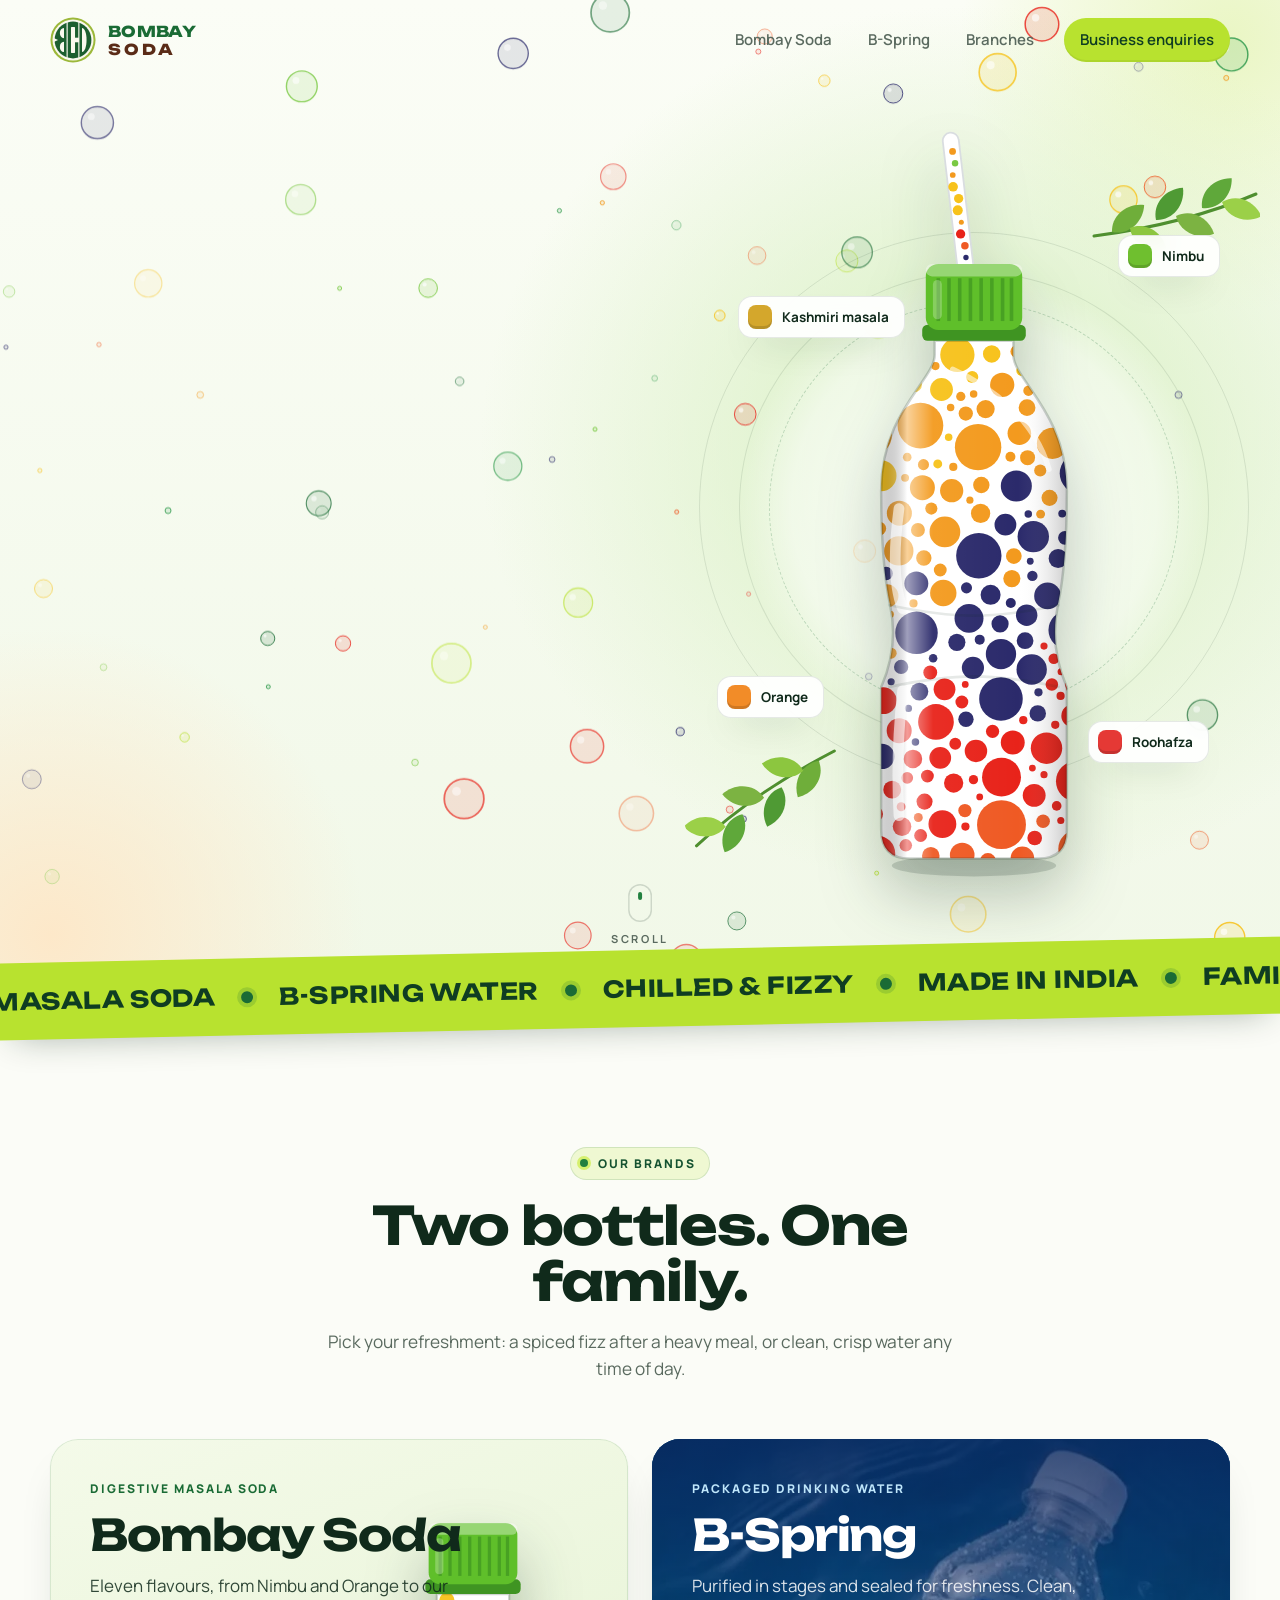
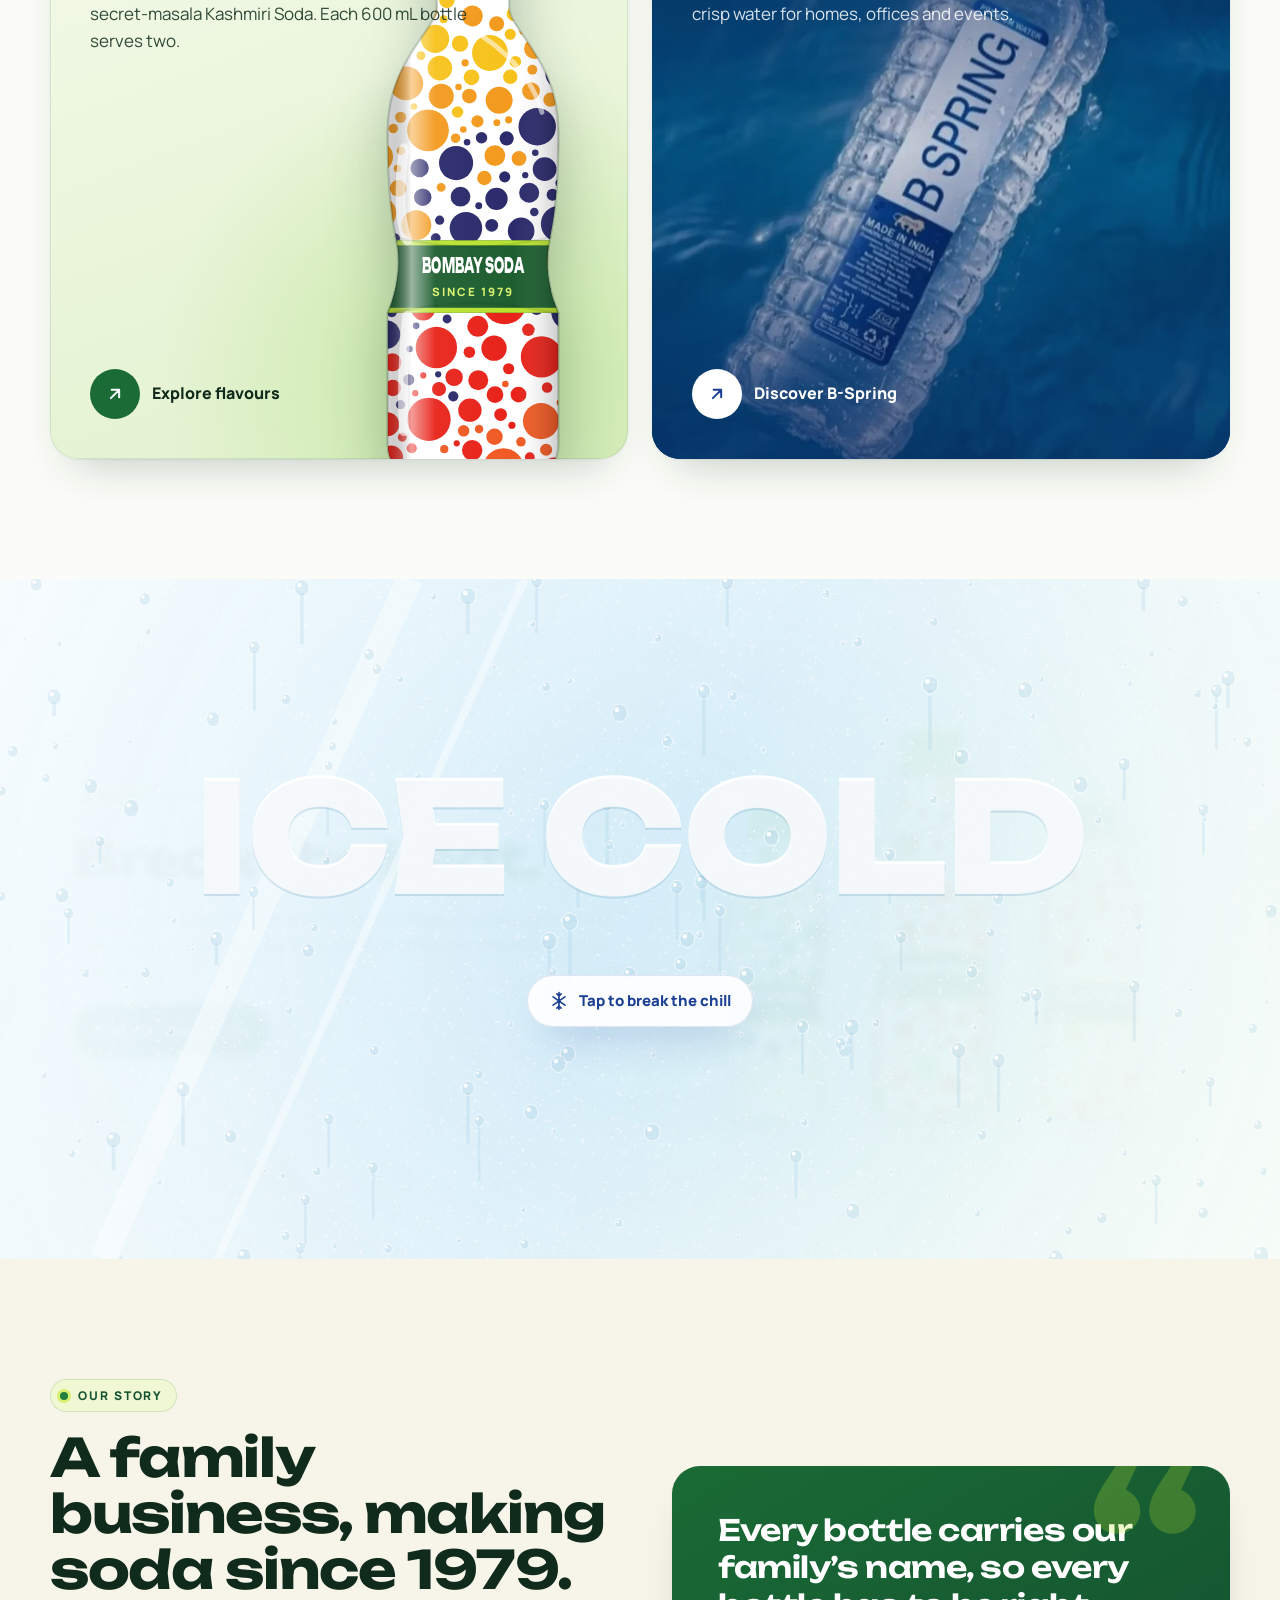
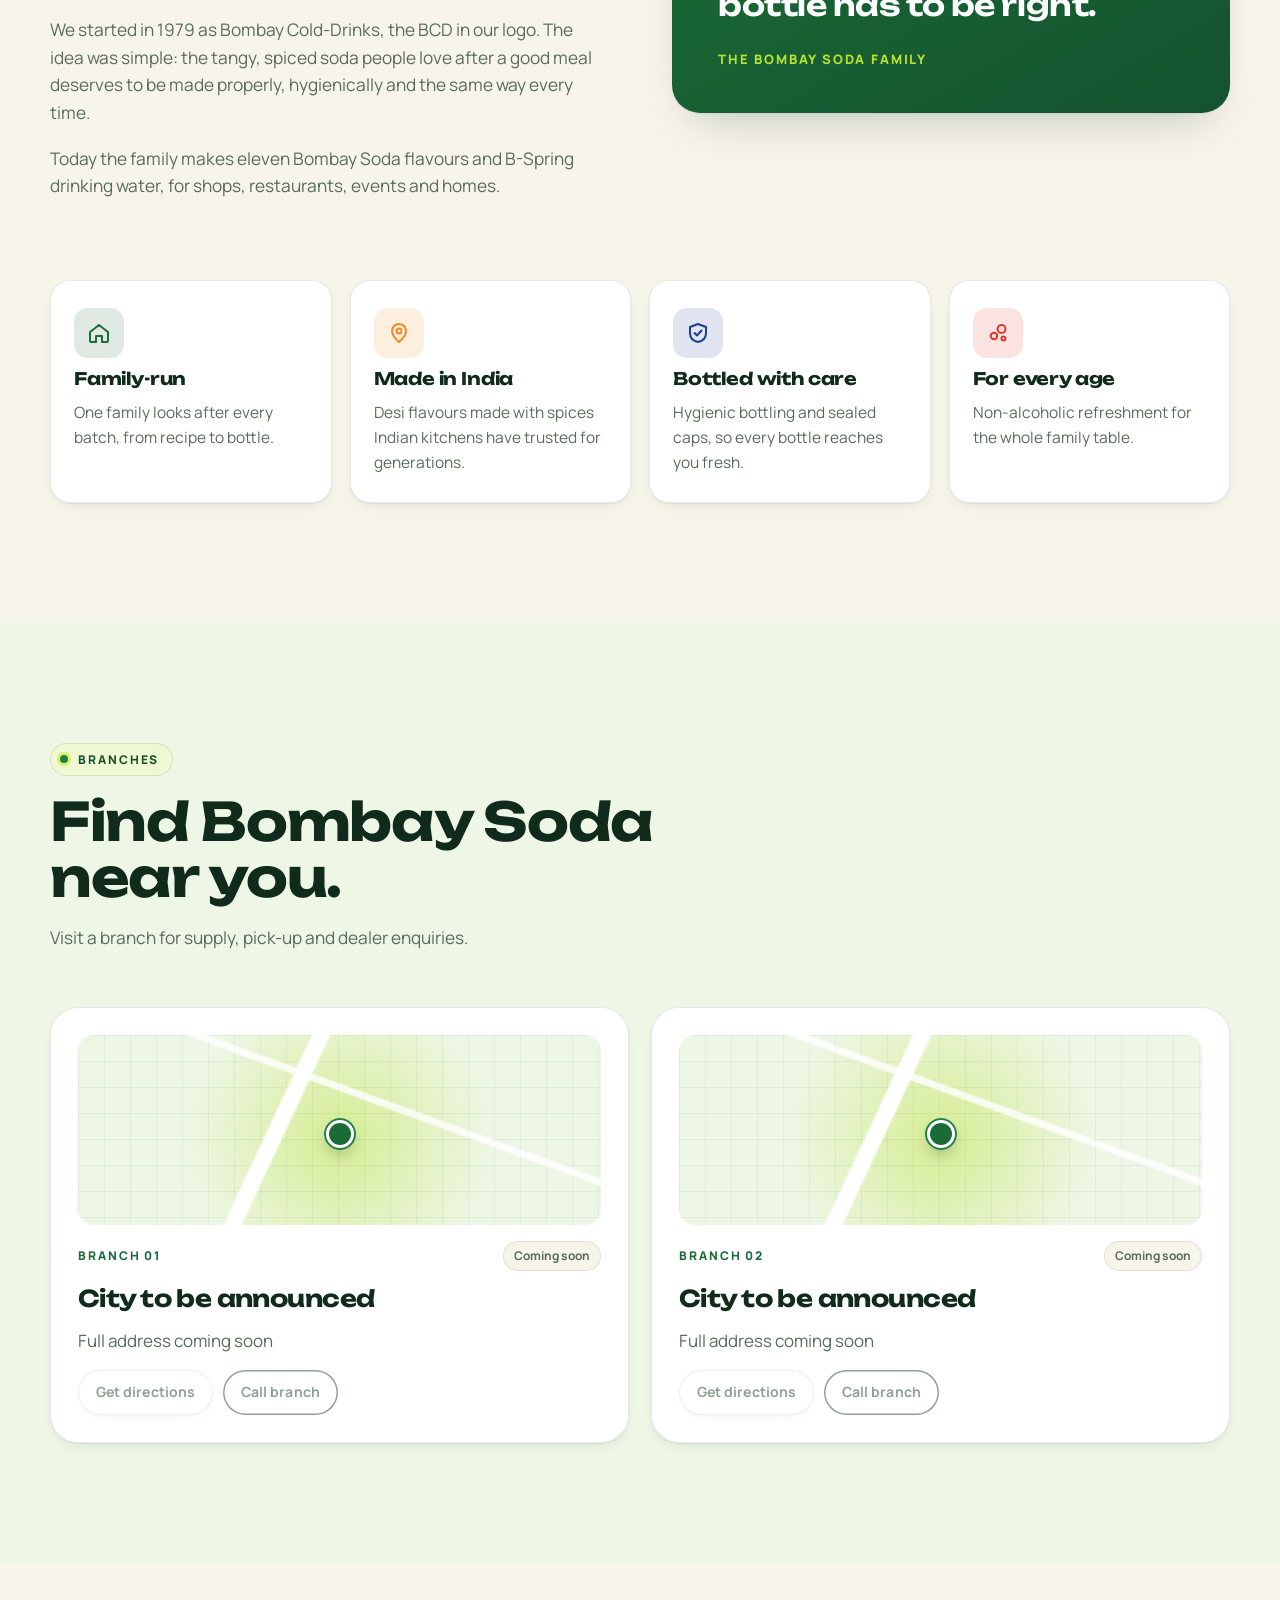
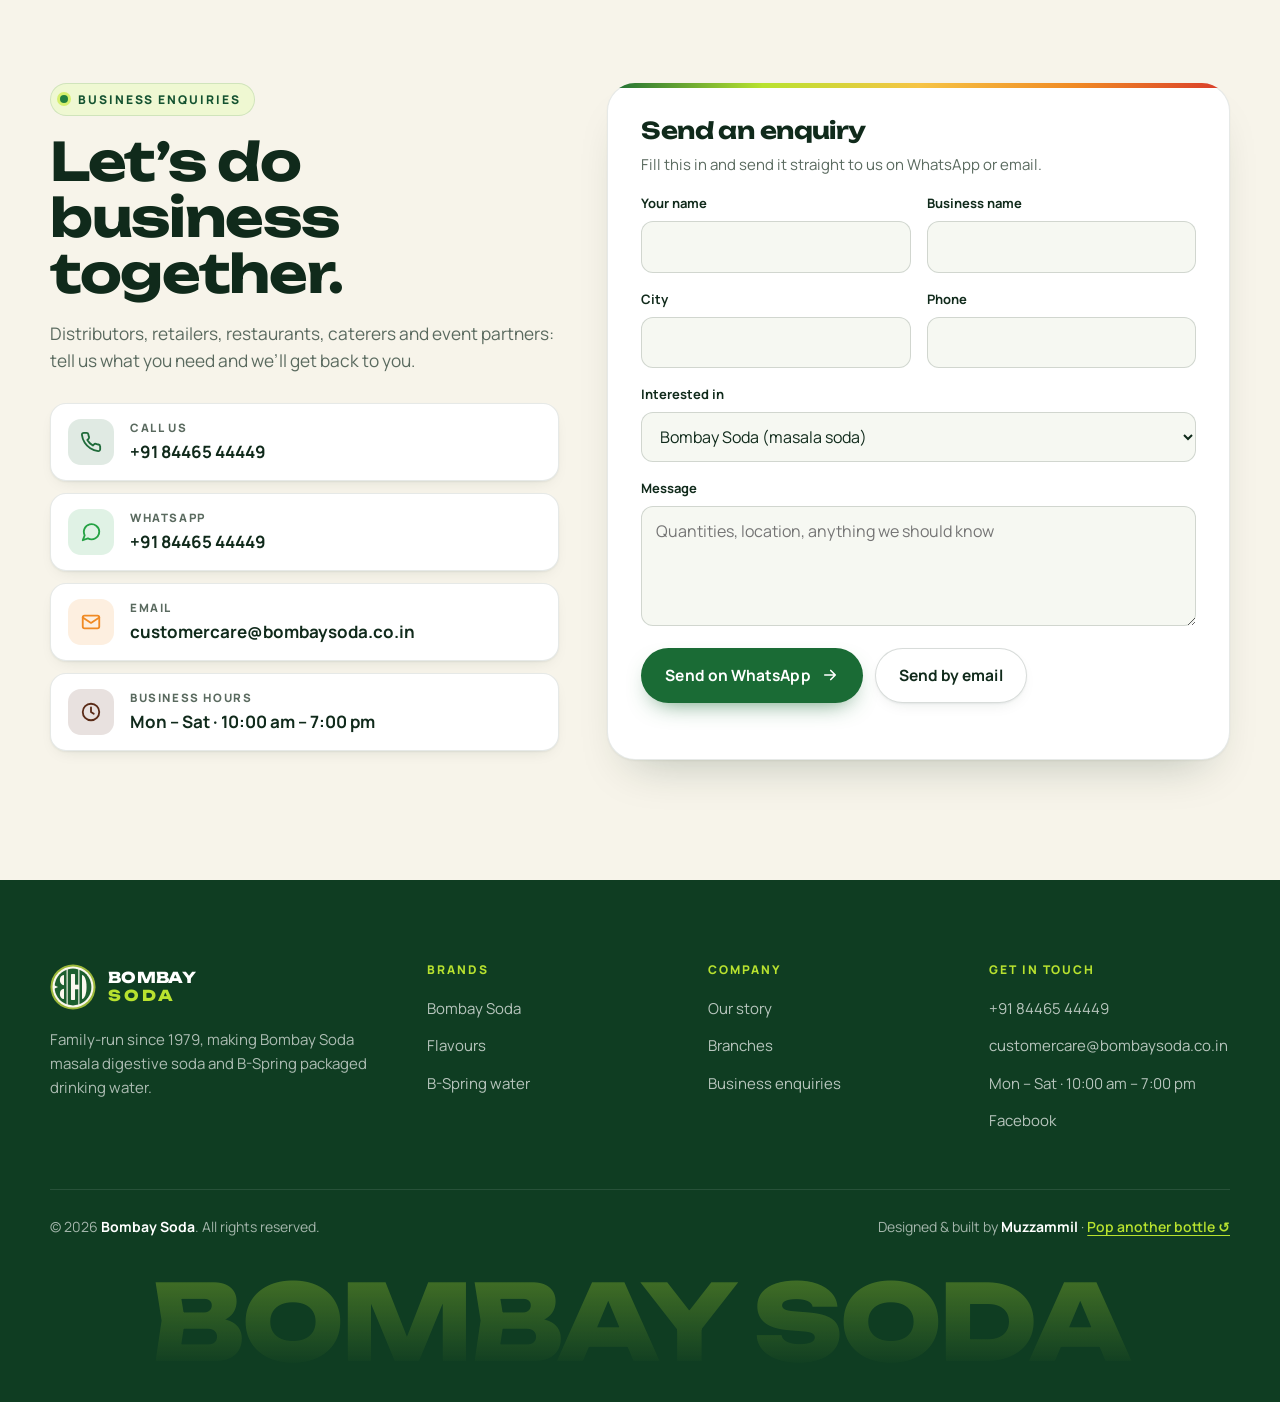
==== index.html @ de697ef0 "Launch Bombay Soda website Home, Bombay Soda (11 flavours) and B-Spring pages with intro animation, " ====
<!doctype html>
<html lang="en" class="no-js">
<head>
  <meta charset="utf-8">
  <meta name="viewport" content="width=device-width, initial-scale=1, viewport-fit=cover">
  <title>Bombay Soda | Masala digestive soda &amp; B-Spring drinking water</title>
  <meta name="description" content="Bombay Soda (BCD) is a family-run beverage company, making soda since 1979. Eleven flavours of masala and classic soda, plus B-Spring packaged drinking water.">
  <meta name="theme-color" content="#f4f9ec">
  <link rel="canonical" href="https://bombaysoda.co.in/">
  <link rel="icon" href="/assets/favicon.svg" type="image/svg+xml">
  <link rel="apple-touch-icon" href="/assets/logo.svg">
  <meta property="og:type" content="website">
  <meta property="og:site_name" content="Bombay Soda">
  <meta property="og:title" content="Bombay Soda | Sparkling spice, pure refreshment">
  <meta property="og:description" content="Masala digestive soda and B-Spring packaged drinking water from a family-run Indian beverage company.">
  <meta property="og:url" content="https://bombaysoda.co.in/">
  <meta property="og:image" content="https://bombaysoda.co.in/assets/og.png">
  <meta name="twitter:card" content="summary_large_image">
  <link rel="preconnect" href="https://fonts.googleapis.com">
  <link rel="preconnect" href="https://fonts.gstatic.com" crossorigin>
  <link href="https://fonts.googleapis.com/css2?family=Manrope:wght@400;500;600;700;800&family=Unbounded:wght@500;600;700;800&display=swap" rel="stylesheet">
  <link rel="stylesheet" href="/css/style.css">
  <script>try{if(sessionStorage.getItem("bs-intro")||matchMedia("(prefers-reduced-motion: reduce)").matches)document.documentElement.classList.add("no-intro")}catch(e){}</script>
  <script type="application/ld+json">
  {"@context":"https://schema.org","@type":"Organization","name":"Bombay Soda","url":"https://bombaysoda.co.in/","logo":"https://bombaysoda.co.in/assets/favicon.svg","brand":[{"@type":"Brand","name":"Bombay Soda"},{"@type":"Brand","name":"B-Spring"}]}
  </script>
</head>
<body class="page-home">

  <!-- Opening animation -->
  <div class="intro" id="intro">
    <div class="intro__glow" aria-hidden="true"></div>
    <canvas class="intro__burst" aria-hidden="true"></canvas>
    <div class="intro__stage" aria-hidden="true">
      <div class="intro__bottle" data-bottle="logo" data-seed="7" data-bubbles="16"></div>
      <div class="intro__logo">
        <img class="intro__mark" src="/assets/logo.svg" alt="">
        <div class="intro__word">
          <span class="w"><span class="ch" style="--i:0">B</span><span class="ch" style="--i:1">O</span><span class="ch" style="--i:2">M</span><span class="ch" style="--i:3">B</span><span class="ch" style="--i:4">A</span><span class="ch" style="--i:5">Y</span></span>
          <span class="w"><span class="ch" style="--i:6">S</span><span class="ch" style="--i:7">O</span><span class="ch" style="--i:8">D</span><span class="ch" style="--i:9">A</span></span>
        </div>
        <div class="intro__tag">Masala soda · Spring water</div>
      </div>
    </div>
    <button class="intro__skip" type="button">Skip intro</button>
  </div>

  <header class="nav on-light" id="nav">
    <div class="container nav__inner">
      <a class="logo" href="/" aria-label="Bombay Soda home">
        <img class="logo__mark" src="/assets/logo.svg" alt="" width="46" height="46">
        <span class="logo__word"><span>BOMBAY</span><span>SODA</span></span>
      </a>
      <nav class="nav__links" id="navLinks" aria-label="Main">
        <a href="/bombay-soda/">Bombay Soda</a>
        <a href="/b-spring/">B-Spring</a>
        <a href="/#branches">Branches</a>
        <a href="/#contact" class="nav__cta">Business enquiries</a>
      </nav>
      <button class="nav__toggle" type="button" aria-expanded="false" aria-controls="navLinks"><span></span><span></span><span class="sr-only">Menu</span></button>
    </div>
  </header>

  <main>
    <!-- Hero -->
    <section class="hero" id="top">
      <canvas class="hero__fizz" data-fizz="classic" aria-hidden="true"></canvas>
      <div class="container hero__grid">
        <div class="hero__copy">
          <span class="kicker reveal">Family-run since 1979</span>
          <h1 class="display reveal" style="--delay:.08s">Sparkling spice.<br>Pure <span class="hl">refreshment.</span></h1>
          <p class="lead reveal" style="--delay:.16s">We make Bombay Soda, a masala digestive soda for after a hearty meal, and B-Spring, packaged drinking water for every day.</p>
          <div class="btn-row reveal" style="--delay:.24s">
            <a class="btn btn--primary" href="/bombay-soda/">Explore Bombay Soda <svg viewBox="0 0 24 24" fill="none" stroke="currentColor" stroke-width="2.2" stroke-linecap="round" stroke-linejoin="round"><path d="M5 12h14M13 6l6 6-6 6"/></svg></a>
            <a class="btn btn--glass" href="/b-spring/">Discover B-Spring</a>
          </div>
          <div class="hero__meta reveal" style="--delay:.32s"><span>Since 1979</span><span>11 flavours</span><span>Non-alcoholic</span></div>
        </div>
        <div class="hero__visual" aria-hidden="true">
          <div class="hero__ring"></div>
          <svg class="leaf-sprig" viewBox="0 0 170 110" aria-hidden="true" style="right:-30px; top:40px"><g><path d="M4 66 C50 60 110 48 166 24" fill="none" stroke="#4f8f2f" stroke-width="3" stroke-linecap="round"/><g transform="translate(22 62) rotate(-40)"><path class="lf" d="M0 0 C10 -13 30 -13 42 0 C30 13 10 13 0 0 Z" fill="#6fae3a"/></g><g transform="translate(40 58) rotate(30)"><path class="lf" d="M0 0 C10 -13 30 -13 42 0 C30 13 10 13 0 0 Z" fill="#8cc63f"/></g><g transform="translate(66 50) rotate(-50)"><path class="lf" d="M0 0 C10 -13 30 -13 42 0 C30 13 10 13 0 0 Z" fill="#4f9a34"/></g><g transform="translate(86 46) rotate(25)"><path class="lf" d="M0 0 C10 -13 30 -13 42 0 C30 13 10 13 0 0 Z" fill="#7cb342"/></g><g transform="translate(112 38) rotate(-45)"><path class="lf" d="M0 0 C10 -13 30 -13 42 0 C30 13 10 13 0 0 Z" fill="#5fa83a"/></g><g transform="translate(132 32) rotate(20)"><path class="lf" d="M0 0 C10 -13 30 -13 42 0 C30 13 10 13 0 0 Z" fill="#9bd048"/></g></g></svg>
          <svg class="leaf-sprig" viewBox="0 0 170 110" aria-hidden="true" style="left:-40px; bottom:40px; transform:rotate(160deg)"><g><path d="M4 66 C50 60 110 48 166 24" fill="none" stroke="#4f8f2f" stroke-width="3" stroke-linecap="round"/><g transform="translate(22 62) rotate(-40)"><path class="lf" d="M0 0 C10 -13 30 -13 42 0 C30 13 10 13 0 0 Z" fill="#6fae3a"/></g><g transform="translate(40 58) rotate(30)"><path class="lf" d="M0 0 C10 -13 30 -13 42 0 C30 13 10 13 0 0 Z" fill="#8cc63f"/></g><g transform="translate(66 50) rotate(-50)"><path class="lf" d="M0 0 C10 -13 30 -13 42 0 C30 13 10 13 0 0 Z" fill="#4f9a34"/></g><g transform="translate(86 46) rotate(25)"><path class="lf" d="M0 0 C10 -13 30 -13 42 0 C30 13 10 13 0 0 Z" fill="#7cb342"/></g><g transform="translate(112 38) rotate(-45)"><path class="lf" d="M0 0 C10 -13 30 -13 42 0 C30 13 10 13 0 0 Z" fill="#5fa83a"/></g><g transform="translate(132 32) rotate(20)"><path class="lf" d="M0 0 C10 -13 30 -13 42 0 C30 13 10 13 0 0 Z" fill="#9bd048"/></g></g></svg>
          <div data-tilt><div class="hero__bottle float" data-bottle="logo" data-seed="7" data-bubbles="16" data-straw></div></div>
          <span class="chip" style="--c:#d4a72c; left:4%; top:22%"><i></i>Kashmiri masala</span>
          <span class="chip" style="--c:#6fbf2f; right:2%; top:14%"><i></i>Nimbu</span>
          <span class="chip" style="--c:#f28c28; left:0; bottom:22%"><i></i>Orange</span>
          <span class="chip" style="--c:#e53935; right:4%; bottom:16%"><i></i>Roohafza</span>
        </div>
      </div>
      <a class="scroll-cue" href="#brands" aria-label="Scroll to our brands"><span></span>Scroll</a>
    </section>

    <div class="marquee" aria-hidden="true">
      <div class="marquee__track">
        <span>Masala soda</span><span>B-Spring water</span><span>Chilled &amp; fizzy</span><span>Made in India</span><span>Family-run</span><span>After-meal favourite</span>
        <span>Masala soda</span><span>B-Spring water</span><span>Chilled &amp; fizzy</span><span>Made in India</span><span>Family-run</span><span>After-meal favourite</span>
      </div>
    </div>

    <!-- Brands -->
    <section class="section" id="brands">
      <div class="container">
        <div class="section-head section-head--center">
          <span class="kicker reveal">Our brands</span>
          <h2 class="h2 reveal" style="--delay:.08s">Two bottles. One family.</h2>
          <p class="lead reveal" style="--delay:.16s">Pick your refreshment: a spiced fizz after a heavy meal, or clean, crisp water any time of day.</p>
        </div>
        <div class="brands">
          <a class="brand-card brand-card--soda reveal" href="/bombay-soda/">
            <canvas class="fizz" data-fizz="soft" aria-hidden="true"></canvas>
            <div class="brand-card__top">
              <span class="brand-card__tag">Digestive masala soda</span>
              <h3>Bombay Soda</h3>
              <p>Eleven flavours, from Nimbu and Orange to our secret-masala Kashmiri Soda. Each 600 mL bottle serves two.</p>
            </div>
            <div class="brand-card__art" data-bottle="logo" data-seed="31" data-label data-bubbles="10" aria-hidden="true"></div>
            <span class="brand-card__link"><i><svg viewBox="0 0 24 24" fill="none" stroke="currentColor" stroke-width="2.4" stroke-linecap="round" stroke-linejoin="round"><path d="M7 17L17 7M8 7h9v9"/></svg></i>Explore flavours</span>
          </a>
          <a class="brand-card brand-card--water reveal" style="--delay:.1s" href="/b-spring/">
            <div class="brand-card__photo" aria-hidden="true"><img src="/assets/img/bspring-hero.webp" alt="" width="1170" height="868" loading="lazy"></div>
            <canvas class="fizz" data-fizz="white" aria-hidden="true"></canvas>
            <div class="brand-card__top">
              <span class="brand-card__tag">Packaged drinking water</span>
              <h3>B-Spring</h3>
              <p>Purified in stages and sealed for freshness. Clean, crisp water for homes, offices and events.</p>
            </div>
            <span class="brand-card__link"><i><svg viewBox="0 0 24 24" fill="none" stroke="currentColor" stroke-width="2.4" stroke-linecap="round" stroke-linejoin="round"><path d="M7 17L17 7M8 7h9v9"/></svg></i>Discover B-Spring</span>
          </a>
        </div>
      </div>
    </section>

    <!-- Served ice-cold: frosted glass that shatters -->
    <section class="chill" id="chill" data-shatter aria-label="Served ice-cold">
      <canvas class="fizz" data-fizz="soft" aria-hidden="true"></canvas>
      <div class="container chill__inner">
        <div class="chill__copy">
          <span class="kicker">Served ice-cold</span>
          <h2 class="h2">Break the <span class="hl">heat.</span></h2>
          <p class="lead">Bombay Soda tastes best straight from the fridge, cold enough that the bottle frosts over. Crack one open after a hearty meal and let the fizz do the rest.</p>
          <div class="btn-row">
            <a class="btn btn--primary" href="/bombay-soda/#flavours">Find your flavour <svg viewBox="0 0 24 24" fill="none" stroke="currentColor" stroke-width="2.2" stroke-linecap="round" stroke-linejoin="round"><path d="M5 12h14M13 6l6 6-6 6"/></svg></a>
          </div>
        </div>
        <div class="chill__bottles" aria-hidden="true">
          <div class="chill__b" data-bottle="nimbu" data-seed="41" data-label data-bubbles="8"></div>
          <div class="chill__b chill__b--mid" data-bottle="kashmiri" data-seed="42" data-label data-bubbles="8"></div>
          <div class="chill__b" data-bottle="orange" data-seed="43" data-label data-bubbles="8"></div>
          <span class="ice" style="left:6%; bottom:4%; --r:-14deg"></span>
          <span class="ice" style="right:8%; bottom:2%; --r:18deg; width:38px; animation-delay:-2s"></span>
          <span class="ice" style="left:24%; bottom:-2%; --r:32deg; width:30px; animation-delay:-4s"></span>
        </div>
      </div>
      <canvas class="chill__glass" aria-hidden="true"></canvas>
      <div class="chill__etch" aria-hidden="true">ICE&nbsp;COLD</div>
      <button class="chill__hint" type="button"><svg viewBox="0 0 24 24" fill="none" stroke="currentColor" stroke-width="2" stroke-linecap="round" stroke-linejoin="round"><path d="M12 2v20M4.9 7l14.2 10M19.1 7L4.9 17M9.5 3.5L12 6l2.5-2.5M9.5 20.5L12 18l2.5 2.5"/></svg>Tap to break the chill</button>
      <button class="chill__replay" type="button">Refreeze ↺</button>
    </section>

    <!-- Story + values -->
    <section class="section bg-cream" id="story">
      <div class="container">
        <div class="about">
          <div class="section-head" style="margin-bottom:0">
            <span class="kicker reveal">Our story</span>
            <h2 class="h2 reveal" style="--delay:.08s">A family business, making soda since 1979.</h2>
            <p class="lead reveal" style="--delay:.16s">We started in 1979 as Bombay Cold-Drinks, the BCD in our logo. The idea was simple: the tangy, spiced soda people love after a good meal deserves to be made properly, hygienically and the same way every time.</p>
            <p class="lead reveal" style="--delay:.22s">Today the family makes eleven Bombay Soda flavours and B-Spring drinking water, for shops, restaurants, events and homes.</p>
          </div>
          <blockquote class="about__quote reveal" style="--delay:.12s">
            Every bottle carries our family’s name, so every bottle has to be right.
            <small>The Bombay Soda family</small>
          </blockquote>
        </div>

        <div class="values" style="margin-top:80px">
          <div class="value reveal" style="--c:#1f6b3a">
            <span class="value__icon"><svg viewBox="0 0 24 24" fill="none" stroke="currentColor" stroke-width="2" stroke-linecap="round" stroke-linejoin="round"><path d="M3 11l9-7 9 7v9a1 1 0 0 1-1 1h-5v-6H9v6H4a1 1 0 0 1-1-1z"/></svg></span>
            <h3>Family-run</h3>
            <p>One family looks after every batch, from recipe to bottle.</p>
          </div>
          <div class="value reveal" style="--c:#f08a24; --delay:.08s">
            <span class="value__icon"><svg viewBox="0 0 24 24" fill="none" stroke="currentColor" stroke-width="2" stroke-linecap="round" stroke-linejoin="round"><path d="M12 21s-7-6.2-7-11a7 7 0 0 1 14 0c0 4.8-7 11-7 11z"/><circle cx="12" cy="10" r="2.5"/></svg></span>
            <h3>Made in India</h3>
            <p>Desi flavours made with spices Indian kitchens have trusted for generations.</p>
          </div>
          <div class="value reveal" style="--c:#1b3f93; --delay:.16s">
            <span class="value__icon"><svg viewBox="0 0 24 24" fill="none" stroke="currentColor" stroke-width="2" stroke-linecap="round" stroke-linejoin="round"><path d="M12 3l8 3v6c0 5-3.5 8-8 9-4.5-1-8-4-8-9V6z"/><path d="M8.5 12l2.5 2.5 4.5-5"/></svg></span>
            <h3>Bottled with care</h3>
            <p>Hygienic bottling and sealed caps, so every bottle reaches you fresh.</p>
          </div>
          <div class="value reveal" style="--c:#d93a2b; --delay:.24s">
            <span class="value__icon"><svg viewBox="0 0 24 24" fill="none" stroke="currentColor" stroke-width="2" stroke-linecap="round" stroke-linejoin="round"><circle cx="8" cy="15" r="3.2"/><circle cx="15.5" cy="8" r="4"/><circle cx="17.5" cy="17.5" r="2"/></svg></span>
            <h3>For every age</h3>
            <p>Non-alcoholic refreshment for the whole family table.</p>
          </div>
        </div>
      </div>
    </section>

    <!-- Branches -->
    <section class="section bg-mint" id="branches">
      <canvas class="fizz" data-fizz="soft" aria-hidden="true" style="opacity:.6"></canvas>
      <div class="container" style="position:relative">
        <div class="section-head">
          <span class="kicker reveal">Branches</span>
          <h2 class="h2 reveal" style="--delay:.08s">Find Bombay Soda near you.</h2>
          <p class="lead reveal" style="--delay:.16s">Visit a branch for supply, pick-up and dealer enquiries.</p>
        </div>
        <div class="branches">
          <article class="branch reveal" data-branch="0">
            <div class="branch__map" aria-hidden="true"><span class="pin"></span></div>
            <div class="branch__head"><span class="branch__no" data-b="name">Branch 01</span><span class="badge">Coming soon</span></div>
            <h3 data-b="city">City to be announced</h3>
            <address data-b="address">Full address coming soon</address>
            <div class="branch__actions">
              <a class="btn btn--glass" data-b="maps" href="#" aria-disabled="true">Get directions</a>
              <a class="btn btn--ghost" data-b="phone" href="#" aria-disabled="true">Call branch</a>
            </div>
          </article>
          <article class="branch reveal" style="--delay:.1s" data-branch="1">
            <div class="branch__map" aria-hidden="true"><span class="pin"></span></div>
            <div class="branch__head"><span class="branch__no" data-b="name">Branch 02</span><span class="badge">Coming soon</span></div>
            <h3 data-b="city">City to be announced</h3>
            <address data-b="address">Full address coming soon</address>
            <div class="branch__actions">
              <a class="btn btn--glass" data-b="maps" href="#" aria-disabled="true">Get directions</a>
              <a class="btn btn--ghost" data-b="phone" href="#" aria-disabled="true">Call branch</a>
            </div>
          </article>
        </div>
      </div>
    </section>

    <!-- Contact -->
    <section class="section bg-cream" id="contact">
      <div class="container contact">
        <div class="contact__info">
          <div class="section-head" style="margin-bottom:0">
            <span class="kicker reveal">Business enquiries</span>
            <h2 class="h2 reveal" style="--delay:.08s">Let’s do business together.</h2>
            <p class="lead reveal" style="--delay:.16s">Distributors, retailers, restaurants, caterers and event partners: tell us what you need and we’ll get back to you.</p>
          </div>
          <ul class="contact__list">
            <li class="reveal"><a class="contact__item" data-phone href="tel:+918446544449" style="--c:#1f6b3a">
              <i><svg viewBox="0 0 24 24" fill="none" stroke="currentColor" stroke-width="2" stroke-linecap="round" stroke-linejoin="round"><path d="M22 16.9v3a2 2 0 0 1-2.2 2 19.8 19.8 0 0 1-8.6-3.1 19.5 19.5 0 0 1-6-6A19.8 19.8 0 0 1 2.1 4.2 2 2 0 0 1 4.1 2h3a2 2 0 0 1 2 1.7c.1.9.4 1.8.7 2.7a2 2 0 0 1-.5 2.1L8 9.8a16 16 0 0 0 6 6l1.3-1.3a2 2 0 0 1 2.1-.5c.9.3 1.8.6 2.7.7a2 2 0 0 1 1.7 2z"/></svg></i>
              <span><small>Call us</small><strong data-text>+91 84465 44449</strong></span></a></li>
            <li class="reveal" style="--delay:.06s"><a class="contact__item" data-wa href="#" style="--c:#25a244">
              <i><svg viewBox="0 0 24 24" fill="none" stroke="currentColor" stroke-width="2" stroke-linecap="round" stroke-linejoin="round"><path d="M21 11.5a8.4 8.4 0 0 1-12.4 7.4L3 21l2.1-5.4A8.4 8.4 0 1 1 21 11.5z"/></svg></i>
              <span><small>WhatsApp</small><strong data-text>+91 84465 44449</strong></span></a></li>
            <li class="reveal" style="--delay:.12s"><a class="contact__item" data-email href="mailto:customercare@bombaysoda.co.in" style="--c:#f08a24">
              <i><svg viewBox="0 0 24 24" fill="none" stroke="currentColor" stroke-width="2" stroke-linecap="round" stroke-linejoin="round"><rect x="3" y="5" width="18" height="14" rx="2"/><path d="M3 7l9 6 9-6"/></svg></i>
              <span><small>Email</small><strong data-text>customercare@bombaysoda.co.in</strong></span></a></li>
            <li class="reveal" style="--delay:.18s"><div class="contact__item" style="--c:#5a2b17">
              <i><svg viewBox="0 0 24 24" fill="none" stroke="currentColor" stroke-width="2" stroke-linecap="round" stroke-linejoin="round"><circle cx="12" cy="12" r="9"/><path d="M12 7v5l3 2"/></svg></i>
              <span><small>Business hours</small><strong data-fill="hours">Mon – Sat · 10:00 am – 7:00 pm</strong></span></div></li>
          </ul>
        </div>

        <form class="form reveal" id="enquiry" style="--delay:.1s" novalidate>
          <h3>Send an enquiry</h3>
          <p>Fill this in and send it straight to us on WhatsApp or email.</p>
          <div class="field"><label for="f-name">Your name</label><input id="f-name" name="name" autocomplete="name" required></div>
          <div class="field"><label for="f-business">Business name</label><input id="f-business" name="business" autocomplete="organization"></div>
          <div class="field"><label for="f-city">City</label><input id="f-city" name="city" autocomplete="address-level2" required></div>
          <div class="field"><label for="f-phone">Phone</label><input id="f-phone" name="phone" type="tel" autocomplete="tel" inputmode="tel"></div>
          <div class="field field--full"><label for="f-interest">Interested in</label>
            <select id="f-interest" name="interest">
              <option>Bombay Soda (masala soda)</option>
              <option>B-Spring (drinking water)</option>
              <option>Both brands</option>
              <option>Distribution / dealership</option>
              <option>Events &amp; bulk orders</option>
            </select>
          </div>
          <div class="field field--full"><label for="f-message">Message</label><textarea id="f-message" name="message" placeholder="Quantities, location, anything we should know"></textarea></div>
          <div class="form__actions">
            <button class="btn btn--primary" type="submit" value="whatsapp">Send on WhatsApp <svg viewBox="0 0 24 24" fill="none" stroke="currentColor" stroke-width="2.2" stroke-linecap="round" stroke-linejoin="round"><path d="M5 12h14M13 6l6 6-6 6"/></svg></button>
            <button class="btn btn--glass" type="submit" value="email">Send by email</button>
          </div>
          <p class="form__status" role="status" aria-live="polite"></p>
        </form>
      </div>
    </section>
  </main>

  <footer class="footer dark">
    <div class="container">
      <div class="footer__grid">
        <div class="footer__brand">
          <a class="logo" href="/" aria-label="Bombay Soda home">
            <img class="logo__mark" src="/assets/logo.svg" alt="" width="46" height="46">
            <span class="logo__word"><span>BOMBAY</span><span>SODA</span></span>
          </a>
          <p>Family-run since 1979, making Bombay Soda masala digestive soda and B-Spring packaged drinking water.</p>
        </div>
        <div><h4>Brands</h4><ul><li><a href="/bombay-soda/">Bombay Soda</a></li><li><a href="/bombay-soda/#flavours">Flavours</a></li><li><a href="/b-spring/">B-Spring water</a></li></ul></div>
        <div><h4>Company</h4><ul><li><a href="/#story">Our story</a></li><li><a href="/#branches">Branches</a></li><li><a href="/#contact">Business enquiries</a></li></ul></div>
        <div><h4>Get in touch</h4><ul><li><a data-phone href="tel:+918446544449">+91 84465 44449</a></li><li><a data-email href="mailto:customercare@bombaysoda.co.in">customercare@bombaysoda.co.in</a></li><li><span data-fill="hours">Mon – Sat · 10:00 am – 7:00 pm</span></li><li><a href="https://www.facebook.com/bombaycoldrinks" target="_blank" rel="noopener">Facebook</a></li></ul></div>
      </div>
      <div class="footer__bottom">
        <span>© <span data-year>2026</span> <strong>Bombay Soda</strong>. All rights reserved.</span>
        <span class="footer__credit">Designed &amp; built by <strong data-fill="builtBy">Muzzammil</strong> · <button class="replay" type="button" data-replay>Pop another bottle ↺</button></span>
      </div>
      <div class="footer__giant" aria-hidden="true">BOMBAY SODA</div>
    </div>
  </footer>

  <script src="/js/config.js"></script>
  <script src="/js/main.js"></script>
</body>
</html>
---- css/style.css ----
/* ==========================================================================
   Bombay Soda — site styles (light theme)
   ========================================================================== */

:root {
  --ink: #102a1b;
  --green-900: #0f3d22;
  --green-800: #145230;
  --green-700: #1a6b35;
  --green-600: #22803f;
  --green-500: #2f9a4c;
  --lime: #b8e22f;
  --lime-2: #d6f06f;
  --lime-soft: #eff8d2;
  --mint: #eef6e6;
  --mint-2: #dfefd0;
  --paper: #fbfcf7;
  --cream: #f7f4ea;
  --white: #ffffff;
  --brown: #5a2b17;
  --red: #d93a2b;
  --orange: #f08a24;
  --yellow: #f6c445;

  --blue: #1b3f93;
  --blue-deep: #0b2a6b;
  --aqua: #2fa8e0;
  --mist: #eef6fc;
  --mist-2: #dbeaf6;

  --text: var(--ink);
  --muted: #5a6a5f;
  --line: rgba(16, 42, 27, 0.1);
  --line-2: rgba(16, 42, 27, 0.16);

  --radius: 20px;
  --radius-lg: 28px;
  --shadow-sm: 0 1px 2px rgba(16, 42, 27, 0.06), 0 6px 18px -10px rgba(16, 42, 27, 0.18);
  --shadow: 0 1px 2px rgba(16, 42, 27, 0.05), 0 24px 48px -24px rgba(16, 42, 27, 0.28);
  --ease: cubic-bezier(0.22, 1, 0.36, 1);

  --font-display: "Unbounded", "Arial Black", system-ui, sans-serif;
  --font-body: "Manrope", system-ui, -apple-system, "Segoe UI", sans-serif;
}

*,
*::before,
*::after { box-sizing: border-box; }

html { scroll-behavior: smooth; -webkit-text-size-adjust: 100%; }
body {
  margin: 0;
  font-family: var(--font-body);
  font-size: 17px;
  line-height: 1.6;
  color: var(--text);
  background: var(--paper);
  overflow-x: hidden;
  -webkit-font-smoothing: antialiased;
}
body.intro-lock { overflow: hidden; }
img, svg, canvas { display: block; max-width: 100%; }
a { color: inherit; text-decoration: none; }
button { font: inherit; cursor: pointer; }
h1, h2, h3, h4 { margin: 0; font-family: var(--font-display); font-weight: 700; line-height: 1.06; letter-spacing: -0.025em; }
p { margin: 0; }
:focus-visible { outline: 3px solid var(--green-500); outline-offset: 3px; border-radius: 6px; }
::selection { background: var(--lime-2); color: var(--ink); }

.sr-only {
  position: absolute; width: 1px; height: 1px; padding: 0; margin: -1px;
  overflow: hidden; clip: rect(0, 0, 0, 0); white-space: nowrap; border: 0;
}

.container { width: 100%; max-width: 1220px; margin: 0 auto; padding: 0 20px; }
.section { position: relative; padding: 120px 0; }
.section--tight { padding: 96px 0; }
.bg-mint { background: var(--mint); }
.bg-cream { background: var(--cream); }
.bg-white { background: var(--white); }
.gridlines::before {
  content: ""; position: absolute; inset: 0; pointer-events: none;
  background-image: radial-gradient(rgba(16, 42, 27, 0.09) 1px, transparent 1.2px);
  background-size: 26px 26px;
  -webkit-mask-image: radial-gradient(80% 70% at 50% 40%, #000 20%, transparent 75%);
  mask-image: radial-gradient(80% 70% at 50% 40%, #000 20%, transparent 75%);
}

/* ---------- Type helpers ---------- */
.display { font-size: clamp(2.5rem, 6vw, 5.2rem); }
.h2 { font-size: clamp(2rem, 4.2vw, 3.3rem); }
.lead { font-size: clamp(1.05rem, 1.35vw, 1.2rem); color: var(--muted); max-width: 38em; }
.hl {
  color: var(--green-700);
  background: linear-gradient(transparent 64%, var(--lime-2) 64%, var(--lime-2) 92%, transparent 92%);
  padding: 0 0.06em; margin: 0 -0.06em;
  -webkit-box-decoration-break: clone; box-decoration-break: clone;
}
.hl-water { color: var(--aqua); background: linear-gradient(transparent 64%, #cdeafa 64%, #cdeafa 92%, transparent 92%); padding: 0 0.06em; }
.kicker {
  display: inline-flex; align-items: center; gap: 10px;
  font-size: 12px; font-weight: 800; letter-spacing: 0.16em; text-transform: uppercase;
  padding: 7px 14px 7px 10px; border-radius: 999px;
  background: var(--lime-soft); color: var(--green-800);
  box-shadow: inset 0 0 0 1px rgba(26, 107, 53, 0.14);
}
.kicker::before { content: ""; width: 8px; height: 8px; border-radius: 50%; background: var(--green-600); box-shadow: 0 0 0 3px var(--lime-2); }
.kicker--water { background: #e3f1fb; color: var(--blue); box-shadow: inset 0 0 0 1px rgba(27, 63, 147, 0.12); }
.kicker--water::before { background: var(--aqua); box-shadow: 0 0 0 3px #c9e7f8; }
.section-head { display: grid; gap: 18px; margin-bottom: 56px; max-width: 760px; justify-items: start; }
.section-head--center { margin-inline: auto; text-align: center; justify-items: center; }

/* ---------- Buttons ---------- */
.btn {
  position: relative; display: inline-flex; align-items: center; justify-content: center; gap: 10px;
  padding: 15px 24px; border-radius: 999px; border: 0;
  font-weight: 700; font-size: 15.5px; letter-spacing: 0.005em; white-space: nowrap;
  transition: transform 0.35s var(--ease), box-shadow 0.35s var(--ease), background 0.25s, color 0.25s;
}
.btn svg { width: 18px; height: 18px; transition: transform 0.35s var(--ease); }
.btn:hover svg { transform: translateX(4px); }
.btn:hover { transform: translateY(-2px); }
.btn--primary { color: #fff; background: var(--green-700); box-shadow: 0 10px 24px -12px rgba(26, 107, 53, 0.8); }
.btn--primary:hover { background: var(--green-800); }
.btn--lime { color: var(--green-900); background: var(--lime); box-shadow: 0 10px 24px -12px rgba(120, 160, 20, 0.9), inset 0 -2px 0 rgba(0, 0, 0, 0.06); }
.btn--lime:hover { background: var(--lime-2); }
.btn--water { color: #fff; background: var(--blue); box-shadow: 0 10px 24px -12px rgba(27, 63, 147, 0.7); }
.btn--water:hover { background: var(--blue-deep); }
.btn--glass { color: var(--ink); background: var(--white); box-shadow: inset 0 0 0 1px var(--line-2), var(--shadow-sm); }
.btn--glass:hover { box-shadow: inset 0 0 0 1px var(--green-600), var(--shadow-sm); }
.btn--ghost { color: inherit; background: transparent; box-shadow: inset 0 0 0 1.5px currentColor; }
.btn--icon { width: 50px; padding-left: 0; padding-right: 0; }
.btn-row { display: flex; flex-wrap: wrap; gap: 12px; }

/* ---------- Logo ---------- */
.logo { display: inline-flex; align-items: center; gap: 12px; color: var(--green-700); }
.logo__mark { width: 46px; height: 46px; flex: none; transition: transform 0.6s var(--ease); }
.logo:hover .logo__mark { transform: rotate(-12deg) scale(1.05); }
.logo__word { display: grid; font-family: var(--font-display); font-weight: 800; font-size: 15px; line-height: 1; letter-spacing: 0.02em; }
.logo__word span:first-child { color: var(--green-700); }
.logo__word span:last-child { color: var(--brown); letter-spacing: 0.2em; margin-top: 3px; }
.dark .logo { color: var(--lime); }
.dark .logo__word span:first-child { color: #fff; }
.dark .logo__word span:last-child { color: var(--lime); }

/* ---------- Navigation ---------- */
.nav { position: fixed; inset: 0 0 auto 0; z-index: 100; color: var(--ink); transition: background 0.4s, box-shadow 0.4s; }
.nav__inner { display: flex; align-items: center; justify-content: space-between; height: 80px; }
.nav__links { display: flex; align-items: center; gap: 4px; }
.nav__links a {
  position: relative; padding: 10px 16px; border-radius: 999px;
  font-weight: 600; font-size: 15px; color: var(--muted); transition: color 0.2s, background 0.2s;
}
.nav__links a:hover { color: var(--ink); background: rgba(16, 42, 27, 0.05); }
.nav__links a[aria-current="page"] { color: var(--ink); }
.nav__links a[aria-current="page"]::after {
  content: ""; position: absolute; left: 50%; bottom: 3px; width: 16px; height: 3px; margin-left: -8px;
  border-radius: 3px; background: var(--lime);
}
.nav__links .nav__cta { margin-left: 10px; color: var(--green-900); background: var(--lime); box-shadow: inset 0 -2px 0 rgba(0, 0, 0, 0.06); }
.nav__links .nav__cta:hover { color: var(--green-900); background: var(--lime-2); }
.page-water .nav__links a[aria-current="page"]::after { background: var(--aqua); }
.nav.is-solid { background: rgba(255, 255, 255, 0.82); -webkit-backdrop-filter: blur(18px) saturate(1.6); backdrop-filter: blur(18px) saturate(1.6); box-shadow: 0 1px 0 var(--line); }
.nav__toggle { display: none; position: relative; width: 46px; height: 46px; border: 0; border-radius: 50%; background: var(--white); color: inherit; box-shadow: inset 0 0 0 1px var(--line-2); }
.nav__toggle span:not(.sr-only) { position: absolute; left: 14px; right: 14px; height: 2px; background: currentColor; border-radius: 2px; transition: transform 0.35s var(--ease), top 0.35s var(--ease); }
.nav__toggle span:nth-child(1) { top: 18px; }
.nav__toggle span:nth-child(2) { top: 26px; }
.nav.is-open .nav__toggle span:nth-child(1) { top: 22px; transform: rotate(45deg); }
.nav.is-open .nav__toggle span:nth-child(2) { top: 22px; transform: rotate(-45deg); }

/* ---------- Intro (home) ---------- */
.intro {
  position: fixed; inset: 0; z-index: 1000; overflow: hidden;
  display: grid; place-items: center;
  background: radial-gradient(90% 80% at 50% 42%, #ffffff 0%, #f1f8e8 45%, #dcefc9 100%);
  color: var(--green-700);
  clip-path: inset(0 0 0 0);
  transition: clip-path 1s cubic-bezier(0.76, 0, 0.24, 1);
  animation: introFailsafe 0.01s 8s forwards;
}
.intro::before {
  content: ""; position: absolute; inset: 0;
  background-image: radial-gradient(rgba(16, 42, 27, 0.08) 1px, transparent 1.2px); background-size: 26px 26px;
  -webkit-mask-image: radial-gradient(60% 60% at 50% 50%, #000, transparent 80%); mask-image: radial-gradient(60% 60% at 50% 50%, #000, transparent 80%);
}
.no-intro .intro { display: none; }
@keyframes introFailsafe { to { visibility: hidden; pointer-events: none; } }
.intro.is-out { clip-path: inset(0 0 100% 0); }
.intro__glow {
  position: absolute; width: 60vmax; height: 60vmax; border-radius: 50%;
  background: radial-gradient(circle, rgba(184, 226, 47, 0.45), rgba(184, 226, 47, 0) 60%);
  opacity: 0; transform: scale(0.4); transition: opacity 1s, transform 1.4s var(--ease);
}
.intro.is-pop .intro__glow { opacity: 1; transform: scale(1); }
.intro__stage { position: relative; display: grid; place-items: center; }
.intro__stage > * { grid-area: 1 / 1; }
.intro__bottle {
  width: clamp(130px, min(24vw, 32vh), 210px);
  opacity: 0; transform: translateY(60px) scale(0.8);
  transition: opacity 0.8s var(--ease), transform 0.9s var(--ease);
  filter: drop-shadow(0 30px 30px rgba(16, 42, 27, 0.25));
}
.intro.is-in .intro__bottle { opacity: 1; transform: none; }
.intro.is-shake .intro__bottle { animation: shake 0.55s linear; }
.intro.is-logo .intro__bottle { opacity: 0; transform: translateY(-40px) scale(0.55); transition-duration: 0.7s; }
.intro .bottle__cap { transform-box: fill-box; transform-origin: 50% 100%; transition: transform 0.9s cubic-bezier(0.15, 0.8, 0.3, 1), opacity 0.5s 0.35s; }
.intro.is-pop .bottle__cap { transform: translate(34px, -260px) rotate(250deg); opacity: 0; }
@keyframes shake {
  0%, 100% { transform: rotate(0); }
  15% { transform: rotate(-7deg) translateX(-4px); }
  30% { transform: rotate(6deg) translateX(4px); }
  45% { transform: rotate(-5deg) translateX(-3px); }
  60% { transform: rotate(4deg) translateX(3px); }
  75% { transform: rotate(-2deg); }
}
.intro__burst { position: absolute; inset: 0; width: 100%; height: 100%; z-index: 1; pointer-events: none; }
.intro__logo { position: relative; z-index: 2; display: grid; justify-items: center; gap: 18px; text-align: center; pointer-events: none; }
.intro__mark { width: clamp(96px, 16vw, 128px); color: var(--green-700); opacity: 0; transform: scale(0.4) rotate(-90deg); transition: opacity 0.6s, transform 1s var(--ease); }
.intro.is-logo .intro__mark { opacity: 1; transform: none; }
.intro__word { display: flex; flex-wrap: wrap; justify-content: center; gap: 0 0.45em; font-family: var(--font-display); font-weight: 800; font-size: clamp(2.1rem, 7vw, 4.6rem); letter-spacing: 0.01em; line-height: 1.05; color: var(--green-700); }
.intro__word .w { display: inline-flex; }
.intro__word .w:last-child { color: var(--brown); }
.intro__word .ch { display: inline-block; opacity: 0; transform: translateY(0.7em) rotate(8deg); transition: opacity 0.5s, transform 0.7s var(--ease); transition-delay: calc(var(--i) * 45ms + 180ms); }
.intro.is-logo .intro__word .ch { opacity: 1; transform: none; }
.intro__tag { display: inline-flex; align-items: center; gap: 12px; font-size: 12.5px; font-weight: 800; letter-spacing: 0.3em; text-transform: uppercase; color: var(--muted); opacity: 0; transform: translateY(10px); transition: opacity 0.6s 0.8s, transform 0.6s 0.8s var(--ease); }
.intro__tag::before, .intro__tag::after { content: ""; width: 28px; height: 2px; border-radius: 2px; background: var(--lime); }
.intro.is-logo .intro__tag { opacity: 1; transform: none; }
.intro__skip {
  position: absolute; right: 20px; bottom: 20px; z-index: 3;
  padding: 10px 18px; border-radius: 999px; border: 0;
  background: rgba(255, 255, 255, 0.8); color: var(--ink); font-size: 13px; font-weight: 700; letter-spacing: 0.04em;
  box-shadow: inset 0 0 0 1px var(--line-2);
}
.intro__skip:hover { background: #fff; }

/* ---------- Bottles (shared SVG) ---------- */
.bottle__bub { transform-box: fill-box; animation: bubRise var(--t, 4s) linear var(--d, 0s) infinite; opacity: 0; }
@keyframes bubRise {
  0% { transform: translate(0, 0); opacity: 0; }
  12% { opacity: 0.95; }
  50% { transform: translate(3px, -90px); }
  85% { opacity: 0.7; }
  100% { transform: translate(-2px, -190px); opacity: 0; }
}
.float { animation: float 6s ease-in-out infinite; }
@keyframes float {
  0%, 100% { transform: translateY(0) rotate(-3deg); }
  50% { transform: translateY(-16px) rotate(2deg); }
}

/* ---------- Hero ---------- */
.hero {
  position: relative; min-height: 100svh; display: flex; align-items: center;
  padding: 130px 0 90px; overflow: hidden;
  background:
    radial-gradient(55% 65% at 76% 46%, #d6efbf 0%, rgba(214, 239, 191, 0) 70%),
    radial-gradient(35% 45% at 4% 96%, #fde8c9 0%, rgba(253, 232, 201, 0) 70%),
    radial-gradient(30% 40% at 96% 4%, #eaf6c4 0%, rgba(234, 246, 196, 0) 70%),
    linear-gradient(180deg, #fbfdf6 0%, #f1f8e8 100%);
}
.hero__fizz, .fizz { position: absolute; inset: 0; width: 100%; height: 100%; }
.hero__grid { position: relative; z-index: 2; display: grid; grid-template-columns: 1.1fr 0.9fr; align-items: center; gap: 40px; }
.hero__copy { display: grid; gap: 26px; justify-items: start; }
.hero__meta { display: flex; flex-wrap: wrap; gap: 10px 22px; font-size: 14px; font-weight: 600; color: var(--muted); }
.hero__meta span { display: inline-flex; align-items: center; gap: 8px; }
.hero__meta span::before { content: ""; width: 18px; height: 18px; border-radius: 50%; background: var(--lime-2) url("data:image/svg+xml,%3Csvg xmlns='http://www.w3.org/2000/svg' viewBox='0 0 24 24' fill='none' stroke='%230f3d22' stroke-width='3.4' stroke-linecap='round' stroke-linejoin='round'%3E%3Cpath d='M6 12l4 4 8-8'/%3E%3C/svg%3E") center / 11px no-repeat; }
.hero__visual { position: relative; display: grid; place-items: center; min-height: 580px; }
.hero__ring {
  position: absolute; width: min(470px, 92%); aspect-ratio: 1; border-radius: 50%;
  background: radial-gradient(circle, rgba(255, 255, 255, 0.95) 0%, rgba(255, 255, 255, 0.5) 55%, rgba(255, 255, 255, 0) 70%);
  box-shadow: inset 0 0 0 1px var(--line);
}
.hero__ring::before, .hero__ring::after { content: ""; position: absolute; border-radius: 50%; }
.hero__ring::before { inset: 30px; border: 1.5px dashed rgba(26, 107, 53, 0.22); animation: spin 50s linear infinite; }
.hero__ring::after { inset: -40px; border: 1px solid var(--line); }
@keyframes spin { to { transform: rotate(360deg); } }
.hero__bottle { position: relative; width: clamp(190px, 21vw, 250px); filter: drop-shadow(0 34px 30px rgba(16, 42, 27, 0.25)); }
.chip {
  position: absolute; z-index: 3; display: inline-flex; align-items: center; gap: 10px;
  padding: 9px 16px 9px 10px; border-radius: 14px;
  background: rgba(255, 255, 255, 0.92); color: var(--ink);
  box-shadow: inset 0 0 0 1px var(--line), 0 18px 34px -18px rgba(16, 42, 27, 0.35);
  -webkit-backdrop-filter: blur(10px); backdrop-filter: blur(10px);
  font-size: 13.5px; font-weight: 700; white-space: nowrap; line-height: 1.2;
  animation: chipFloat 7s ease-in-out infinite;
}
.chip i { width: 24px; height: 24px; border-radius: 8px; background: var(--c, var(--orange)); box-shadow: inset 0 -3px 0 rgba(0, 0, 0, 0.14); }
.chip small { display: block; font-size: 11px; font-weight: 600; color: var(--muted); }
.chip:nth-of-type(2) { animation-delay: -2s; }
.chip:nth-of-type(3) { animation-delay: -4s; }
.chip:nth-of-type(4) { animation-delay: -5.5s; }
@keyframes chipFloat { 0%, 100% { transform: translateY(0); } 50% { transform: translateY(-12px); } }
.scroll-cue { position: absolute; left: 50%; bottom: 26px; z-index: 3; transform: translateX(-50%); display: grid; justify-items: center; gap: 8px; font-size: 11px; font-weight: 700; letter-spacing: 0.24em; text-transform: uppercase; color: var(--muted); }
.scroll-cue span { width: 24px; height: 38px; border-radius: 14px; box-shadow: inset 0 0 0 1.5px var(--line-2); position: relative; }
.scroll-cue span::after { content: ""; position: absolute; left: 50%; top: 8px; width: 4px; height: 8px; margin-left: -2px; border-radius: 4px; background: var(--green-600); animation: cue 1.8s var(--ease) infinite; }
@keyframes cue { 0% { transform: translateY(0); opacity: 1; } 100% { transform: translateY(14px); opacity: 0; } }
.leaf-sprig { position: absolute; z-index: 1; width: 170px; pointer-events: none; }
.leaf-sprig .lf { transform-box: fill-box; transform-origin: 0% 50%; animation: sway 5s ease-in-out infinite; }
.leaf-sprig g:nth-of-type(2n) .lf { animation-delay: -1.5s; }
.leaf-sprig g:nth-of-type(3n) .lf { animation-delay: -3s; }
@keyframes sway { 0%, 100% { transform: rotate(0); } 50% { transform: rotate(6deg); } }

/* ---------- Marquee ---------- */
.marquee { position: relative; overflow: hidden; padding: 20px 0; background: var(--lime); color: var(--green-900); transform: rotate(-1.2deg); margin: -24px -10px 0; z-index: 4; box-shadow: 0 18px 36px -24px rgba(16, 42, 27, 0.45); }
.marquee__track { display: flex; width: max-content; animation: marquee 34s linear infinite; }
.marquee__track span { display: inline-flex; align-items: center; gap: 26px; padding-right: 26px; font-family: var(--font-display); font-weight: 700; font-size: clamp(1.05rem, 2vw, 1.45rem); letter-spacing: 0.02em; text-transform: uppercase; white-space: nowrap; }
.marquee__track span::after { content: ""; width: 12px; height: 12px; border-radius: 50%; background: var(--green-700); box-shadow: 0 0 0 4px rgba(26, 107, 53, 0.18); }
@keyframes marquee { to { transform: translateX(-50%); } }
.marquee--blue { background: var(--blue); color: #fff; }
.marquee--blue .marquee__track span::after { background: var(--aqua); box-shadow: 0 0 0 4px rgba(47, 168, 224, 0.3); }

/* ---------- Brand cards (home) ---------- */
.brands { display: grid; grid-template-columns: 1fr 1fr; gap: 24px; }
.brand-card {
  position: relative; display: grid; align-content: space-between; gap: 40px;
  min-height: 620px; padding: 40px; border-radius: var(--radius-lg); overflow: hidden; isolation: isolate;
  transition: transform 0.6s var(--ease), box-shadow 0.6s var(--ease);
  box-shadow: var(--shadow);
}
.brand-card:hover { transform: translateY(-6px); box-shadow: 0 2px 4px rgba(16, 42, 27, 0.05), 0 40px 70px -34px rgba(16, 42, 27, 0.4); }
.brand-card__top { position: relative; z-index: 2; display: grid; gap: 14px; max-width: 26em; justify-items: start; }
.brand-card__tag { font-size: 12px; font-weight: 800; letter-spacing: 0.16em; text-transform: uppercase; }
.brand-card h3 { font-size: clamp(2rem, 3.4vw, 2.8rem); }
.brand-card p { opacity: 0.85; max-width: 24em; }
.brand-card__link { position: relative; z-index: 2; display: inline-flex; align-items: center; gap: 12px; font-weight: 800; font-size: 16px; }
.brand-card__link i { display: grid; place-items: center; width: 50px; height: 50px; border-radius: 50%; transition: transform 0.5s var(--ease); }
.brand-card__link svg { width: 20px; height: 20px; }
.brand-card:hover .brand-card__link i { transform: rotate(-45deg) scale(1.06); }
.brand-card--soda { background: radial-gradient(80% 70% at 75% 85%, #c6e7a4 0%, rgba(198, 231, 164, 0) 70%), linear-gradient(160deg, #f4fae9 0%, #e1f1cd 100%); color: var(--ink); box-shadow: inset 0 0 0 1px rgba(26, 107, 53, 0.12), var(--shadow); }
.brand-card--soda .brand-card__tag { color: var(--green-700); }
.brand-card--soda .brand-card__link i { background: var(--green-700); color: #fff; }
.brand-card--soda .brand-card__art { position: absolute; right: 7%; bottom: -34px; width: 40%; max-width: 230px; z-index: 1; transition: transform 0.8s var(--ease); filter: drop-shadow(0 30px 30px rgba(16, 42, 27, 0.28)); }
.brand-card--soda:hover .brand-card__art { transform: translateY(-22px) rotate(-4deg); }
.brand-card--water { background: var(--blue-deep); color: #fff; }
.brand-card--water .brand-card__tag { color: #bfe6fb; }
.brand-card--water .brand-card__photo { position: absolute; inset: 0; z-index: -1; }
.brand-card--water .brand-card__photo img { width: 100%; height: 100%; object-fit: cover; transform: scale(1.06); transition: transform 1.2s var(--ease); }
.brand-card--water:hover .brand-card__photo img { transform: scale(1.12); }
.brand-card--water .brand-card__photo::after { content: ""; position: absolute; inset: 0; background: linear-gradient(180deg, rgba(8, 36, 92, 0.82) 0%, rgba(8, 36, 92, 0.2) 50%, rgba(8, 36, 92, 0.7) 100%); }
.brand-card--water .brand-card__link i { background: #fff; color: var(--blue); }
.brand-card .fizz { z-index: 0; }

/* ---------- Values ---------- */
.values { display: grid; grid-template-columns: repeat(4, 1fr); gap: 18px; }
.value {
  display: grid; gap: 12px; align-content: start; padding: 28px 24px; border-radius: var(--radius);
  background: var(--white); box-shadow: inset 0 0 0 1px var(--line), var(--shadow-sm);
  transition: transform 0.5s var(--ease), box-shadow 0.5s var(--ease);
}
.value:hover { transform: translateY(-5px); box-shadow: inset 0 0 0 1px var(--line-2), var(--shadow); }
.value__icon { display: grid; place-items: center; width: 50px; height: 50px; border-radius: 14px; background: color-mix(in srgb, var(--c, var(--green-700)) 14%, #fff); color: var(--c, var(--green-700)); }
.value__icon svg { width: 24px; height: 24px; }
.value h3 { font-size: 1.08rem; letter-spacing: -0.01em; }
.value p { color: var(--muted); font-size: 15.5px; }

.about { display: grid; grid-template-columns: 1fr 1fr; gap: 64px; align-items: center; }
.about__quote {
  position: relative; margin: 0; padding: 46px; border-radius: var(--radius-lg); overflow: hidden;
  background: linear-gradient(150deg, var(--green-700), var(--green-800)); color: #fff;
  font-family: var(--font-display); font-weight: 600; font-size: clamp(1.35rem, 2.3vw, 1.9rem); line-height: 1.28; letter-spacing: -0.015em;
  box-shadow: var(--shadow);
}
.about__quote::before { content: "\201C"; position: absolute; right: 26px; top: -34px; font-size: 220px; line-height: 1; color: rgba(184, 226, 47, 0.25); }
.about__quote small { display: block; margin-top: 26px; font-family: var(--font-body); font-size: 13px; font-weight: 800; letter-spacing: 0.14em; text-transform: uppercase; color: var(--lime); }

/* ---------- Branches ---------- */
.branches { display: grid; grid-template-columns: repeat(2, 1fr); gap: 22px; }
.branch { position: relative; display: grid; gap: 16px; padding: 28px; border-radius: var(--radius-lg); background: var(--white); box-shadow: inset 0 0 0 1px var(--line), var(--shadow-sm); }
.branch__map {
  position: relative; height: 190px; border-radius: 16px; overflow: hidden;
  background:
    linear-gradient(rgba(26, 107, 53, 0.07) 1px, transparent 1px) 0 0 / 26px 26px,
    linear-gradient(90deg, rgba(26, 107, 53, 0.07) 1px, transparent 1px) 0 0 / 26px 26px,
    radial-gradient(circle at 50% 55%, rgba(184, 226, 47, 0.45), transparent 55%),
    var(--mint);
}
.branch__map::before { content: ""; position: absolute; inset: 0; background: linear-gradient(115deg, transparent 38%, #fff 38.5%, #fff 41%, transparent 41.5%), linear-gradient(20deg, transparent 60%, rgba(255, 255, 255, 0.8) 60.5%, rgba(255, 255, 255, 0.8) 62%, transparent 62.5%); }
.pin { position: absolute; left: 50%; top: 52%; width: 22px; height: 22px; margin: -11px; border-radius: 50%; background: var(--green-700); box-shadow: 0 0 0 5px #fff, 0 8px 16px rgba(16, 42, 27, 0.3); }
.pin::after { content: ""; position: absolute; inset: -5px; border-radius: 50%; border: 2px solid var(--green-600); animation: ping 2.2s var(--ease) infinite; }
@keyframes ping { 0% { transform: scale(0.6); opacity: 1; } 100% { transform: scale(3.2); opacity: 0; } }
.branch__head { display: flex; align-items: center; justify-content: space-between; gap: 12px; }
.branch__no { font-size: 12px; font-weight: 800; letter-spacing: 0.16em; text-transform: uppercase; color: var(--green-700); }
.badge { padding: 5px 11px; border-radius: 999px; font-size: 12px; font-weight: 700; background: var(--cream); color: var(--muted); box-shadow: inset 0 0 0 1px var(--line); }
.branch h3 { font-size: 1.45rem; }
.branch address { font-style: normal; color: var(--muted); }
.branch__actions { display: flex; flex-wrap: wrap; gap: 10px; }
.branch__actions .btn { padding: 11px 18px; font-size: 14px; }
.btn[aria-disabled="true"] { opacity: 0.45; pointer-events: none; }

/* ---------- Contact ---------- */
.contact { display: grid; grid-template-columns: 0.9fr 1.1fr; gap: 48px; align-items: start; }
.contact__info { display: grid; gap: 28px; }
.contact__list { display: grid; gap: 12px; margin: 0; padding: 0; list-style: none; }
.contact__item { display: flex; align-items: center; gap: 16px; padding: 16px 18px; border-radius: 16px; background: var(--white); box-shadow: inset 0 0 0 1px var(--line), var(--shadow-sm); transition: transform 0.4s var(--ease), box-shadow 0.4s; }
a.contact__item:hover { transform: translateX(6px); box-shadow: inset 0 0 0 1px var(--green-600), var(--shadow-sm); }
.contact__item i { display: grid; place-items: center; width: 46px; height: 46px; flex: none; border-radius: 13px; background: color-mix(in srgb, var(--c, var(--green-700)) 14%, #fff); color: var(--c, var(--green-700)); }
.contact__item i svg { width: 22px; height: 22px; }
.contact__item small { display: block; font-size: 11.5px; font-weight: 800; letter-spacing: 0.14em; text-transform: uppercase; color: var(--muted); }
.contact__item strong { font-size: 17px; }
.form { position: relative; overflow: hidden; display: grid; grid-template-columns: 1fr 1fr; gap: 16px; padding: 36px 34px 32px; border-radius: var(--radius-lg); background: var(--white); box-shadow: inset 0 0 0 1px var(--line), var(--shadow); }
.form::before { content: ""; position: absolute; left: 0; right: 0; top: 0; height: 5px; background: linear-gradient(90deg, var(--green-700), var(--lime), var(--yellow), var(--orange), var(--red)); }
.form h3 { grid-column: 1 / -1; font-size: 1.45rem; }
.form > p { grid-column: 1 / -1; color: var(--muted); margin-top: -6px; font-size: 15px; }
.field { display: grid; gap: 7px; }
.field--full { grid-column: 1 / -1; }
.field label { font-size: 13px; font-weight: 700; color: var(--ink); }
.field input, .field select, .field textarea {
  width: 100%; padding: 13px 15px; border-radius: 12px; border: 0;
  background: #f6f8f2; color: var(--ink);
  box-shadow: inset 0 0 0 1px var(--line-2);
  font: inherit; font-size: 16px; transition: box-shadow 0.2s, background 0.2s;
}
.field textarea { min-height: 120px; resize: vertical; }
.field input:focus, .field select:focus, .field textarea:focus { outline: none; background: #fff; box-shadow: inset 0 0 0 2px var(--green-600), 0 0 0 4px var(--lime-soft); }
.form__actions { grid-column: 1 / -1; display: flex; flex-wrap: wrap; gap: 12px; align-items: center; margin-top: 6px; }
.form__status { grid-column: 1 / -1; font-size: 14px; font-weight: 600; color: var(--green-700); min-height: 1em; }

/* ---------- CTA band ---------- */
.cta-band {
  position: relative; overflow: hidden; display: grid; grid-template-columns: 1fr auto; align-items: center; gap: 30px;
  padding: 52px; border-radius: var(--radius-lg);
  background: radial-gradient(60% 120% at 100% 0%, rgba(184, 226, 47, 0.45), transparent 60%), linear-gradient(120deg, var(--green-700), var(--green-800)); color: #fff;
  box-shadow: var(--shadow);
}
.cta-band h2 { font-size: clamp(1.6rem, 3vw, 2.4rem); max-width: 18em; }
.cta-band p { margin-top: 12px; opacity: 0.88; max-width: 36em; }
.cta-band--water { background: radial-gradient(60% 120% at 100% 0%, rgba(47, 168, 224, 0.6), transparent 60%), linear-gradient(120deg, var(--blue), var(--blue-deep)); }
.cta-band--water .btn { background: #fff; color: var(--blue); }
.cta-band > *:not(.fizz) { position: relative; z-index: 1; }

/* ---------- Footer ---------- */
.footer { position: relative; padding: 84px 0 34px; background: var(--green-900); color: rgba(255, 255, 255, 0.92); overflow: hidden; }
.footer__grid { display: grid; grid-template-columns: 1.4fr 1fr 1fr 1fr; gap: 40px; padding-bottom: 56px; border-bottom: 1px solid rgba(255, 255, 255, 0.1); }
.footer__brand { display: grid; gap: 18px; align-content: start; }
.footer__brand p { color: rgba(255, 255, 255, 0.66); max-width: 26em; font-size: 15px; }
.footer h4 { font-family: var(--font-body); font-size: 12px; font-weight: 800; letter-spacing: 0.16em; text-transform: uppercase; color: var(--lime); margin-bottom: 18px; }
.footer ul { list-style: none; margin: 0; padding: 0; display: grid; gap: 10px; }
.footer ul a, .footer ul span { color: rgba(255, 255, 255, 0.7); font-size: 15px; transition: color 0.2s; }
.footer ul a:hover { color: #fff; }
.footer__bottom { display: flex; flex-wrap: wrap; justify-content: space-between; gap: 14px 30px; padding-top: 26px; font-size: 14px; color: rgba(255, 255, 255, 0.62); }
.footer__bottom strong { color: #fff; font-weight: 700; }
.replay { background: none; border: 0; padding: 0; color: var(--lime); font-size: 14px; font-weight: 600; text-decoration: underline; text-underline-offset: 3px; }
.replay:hover { color: var(--lime-2); }
.footer__giant {
  margin-top: 40px; text-align: center; font-family: var(--font-display); font-weight: 800; font-size: clamp(2.2rem, 8.2vw, 8.6rem); line-height: 0.85; letter-spacing: -0.03em;
  background: linear-gradient(180deg, rgba(184, 226, 47, 0.3), rgba(184, 226, 47, 0));
  -webkit-background-clip: text; background-clip: text; color: transparent; white-space: nowrap; user-select: none;
}

/* ---------- Soda page ---------- */
.spices { display: grid; grid-template-columns: repeat(auto-fit, minmax(170px, 1fr)); gap: 16px; }
.spice {
  position: relative; display: grid; gap: 10px; align-content: start; padding: 24px 22px 26px; border-radius: var(--radius); overflow: hidden;
  background: var(--white); box-shadow: inset 0 0 0 1px var(--line), var(--shadow-sm);
  transition: transform 0.5s var(--ease), box-shadow 0.5s var(--ease);
}
.spice:hover { transform: translateY(-6px); box-shadow: inset 0 0 0 1px color-mix(in srgb, var(--c) 50%, transparent), var(--shadow); }
.spice::before { content: ""; position: absolute; width: 150px; height: 150px; right: -60px; top: -60px; border-radius: 50%; background: var(--c); opacity: 0.14; transition: transform 0.6s var(--ease), opacity 0.4s; }
.spice:hover::before { transform: scale(1.25); opacity: 0.22; }
.spice__dot { width: 42px; height: 42px; border-radius: 50%; background: radial-gradient(circle at 34% 30%, rgba(255, 255, 255, 0.75), transparent 38%), var(--c); box-shadow: 0 8px 18px -8px var(--c); }
.spice h3 { font-size: 1.08rem; margin-top: 6px; }
.spice .hi { font-size: 13.5px; color: var(--muted); font-weight: 700; }
.spice p { font-size: 14.5px; color: var(--muted); }

/* Flavour lab */
.lab {
  --accent: #f08a24; --accent-2: #d93a2b; --bg: #fff3e6; --tone: #b5501a;
  position: relative; overflow: hidden; color: var(--ink);
  background: var(--bg);
  transition: background 0.9s var(--ease);
  padding: 120px 0 100px;
}
.lab__bg {
  position: absolute; inset: 0; pointer-events: none;
  background:
    radial-gradient(45% 55% at 50% 58%, color-mix(in srgb, var(--accent) 30%, transparent), transparent 70%),
    radial-gradient(35% 40% at 92% 8%, color-mix(in srgb, var(--accent-2) 16%, transparent), transparent 70%),
    radial-gradient(35% 40% at 4% 96%, color-mix(in srgb, var(--accent) 18%, transparent), transparent 70%);
}
.lab::after { content: ""; position: absolute; inset: 0; pointer-events: none; background-image: radial-gradient(rgba(16, 42, 27, 0.08) 1px, transparent 1.2px); background-size: 26px 26px; -webkit-mask-image: linear-gradient(180deg, transparent, #000 20%, #000 80%, transparent); mask-image: linear-gradient(180deg, transparent, #000 20%, #000 80%, transparent); }
.lab__canvas { position: absolute; inset: 0; width: 100%; height: 100%; z-index: 1; }
.lab__wave {
  position: absolute; left: 50%; top: 55%; width: 120vmax; height: 120vmax; margin: -60vmax; border-radius: 50%; z-index: 1;
  background: radial-gradient(circle, color-mix(in srgb, var(--accent) 45%, transparent) 0%, transparent 55%);
  transform: scale(0); opacity: 0; pointer-events: none;
}
.lab__wave.is-go { animation: wave 1.1s var(--ease) forwards; }
@keyframes wave { 0% { transform: scale(0); opacity: 0.9; } 100% { transform: scale(1.3); opacity: 0; } }
.lab .container { position: relative; z-index: 2; }
.lab .kicker { background: rgba(255, 255, 255, 0.75); color: var(--tone); box-shadow: inset 0 0 0 1px color-mix(in srgb, var(--tone) 25%, transparent); }
.lab .kicker::before { background: var(--accent); box-shadow: 0 0 0 3px color-mix(in srgb, var(--accent) 30%, transparent); }
.lab__grid { display: grid; grid-template-columns: 1fr 1fr; gap: 24px 40px; align-items: center; }
.lab__tabs { grid-column: 1 / -1; display: flex; flex-wrap: wrap; justify-content: center; gap: 8px; }
.lab__tab {
  display: flex; align-items: center; gap: 10px; flex: none; padding: 7px 14px 7px 7px; border-radius: 14px; border: 0; text-align: left;
  background: rgba(255, 255, 255, 0.72); color: var(--ink);
  box-shadow: inset 0 0 0 1px var(--line);
  -webkit-backdrop-filter: blur(8px); backdrop-filter: blur(8px);
  font-weight: 700; font-size: 14px; line-height: 1.25;
  transition: background 0.3s, transform 0.4s var(--ease), box-shadow 0.3s;
}
.lab__tab i { width: 28px; height: 28px; flex: none; border-radius: 10px; background: var(--c); box-shadow: inset 0 -3px 0 rgba(0, 0, 0, 0.14); transition: transform 0.4s var(--ease); }
.lab__tab small { display: block; font-weight: 600; font-size: 11.5px; color: var(--muted); }
.lab__tab:hover { background: #fff; transform: translateY(-2px); }
.lab__tab[aria-selected="true"] { background: #fff; box-shadow: inset 0 0 0 2px var(--c), 0 16px 30px -18px var(--c); transform: translateY(-2px); }
.lab__tab[aria-selected="true"] i { transform: rotate(-10deg) scale(1.08); }
.lab__stage { position: relative; display: grid; place-items: center; min-height: 580px; }
.lab__halo { position: absolute; width: 400px; max-width: 92%; aspect-ratio: 1; border-radius: 50%; background: radial-gradient(circle, #fff 0%, rgba(255, 255, 255, 0.6) 40%, rgba(255, 255, 255, 0) 68%); animation: pulse 4s ease-in-out infinite; }
@keyframes pulse { 0%, 100% { transform: scale(0.94); } 50% { transform: scale(1.05); } }
.lab__orbit { position: absolute; width: 440px; max-width: 98%; aspect-ratio: 1; border-radius: 50%; border: 1.5px dashed color-mix(in srgb, var(--tone) 35%, transparent); animation: spin 30s linear infinite; }
.lab__orbit::after { content: ""; position: absolute; top: -7px; left: 50%; width: 14px; height: 14px; margin-left: -7px; border-radius: 50%; background: var(--accent); box-shadow: 0 0 0 4px #fff; }
.lab__bottle { position: relative; width: clamp(190px, 18vw, 250px); filter: drop-shadow(0 34px 30px rgba(16, 42, 27, 0.28)); }
.lab__bottle.is-leave { animation: bottleOut 0.42s var(--ease) forwards; }
.lab__bottle.is-enter { animation: bottleIn 0.9s var(--ease) forwards; }
@keyframes bottleOut { to { transform: translateY(40px) rotate(12deg) scale(0.85); opacity: 0; } }
@keyframes bottleIn {
  0% { transform: translateY(-60px) rotate(-14deg) scale(0.85); opacity: 0; }
  60% { transform: translateY(8px) rotate(3deg) scale(1.02); opacity: 1; }
  100% { transform: none; opacity: 1; }
}
.lab__info { display: grid; gap: 20px; align-content: center; }
.lab__info > * { transition: opacity 0.35s, transform 0.5s var(--ease); }
.lab__info.is-swap > * { opacity: 0; transform: translateY(14px); }
.lab__hi { font-size: 18px; font-weight: 700; color: var(--tone); }
.lab__name { font-size: clamp(2.1rem, 4vw, 3.4rem); color: var(--ink); }
.lab__tag { font-size: 1.12rem; color: var(--muted); }
.notes { display: flex; flex-wrap: wrap; gap: 8px; }
.notes span { padding: 8px 13px; border-radius: 10px; font-size: 14px; font-weight: 700; color: var(--tone); background: rgba(255, 255, 255, 0.85); box-shadow: inset 0 0 0 1px color-mix(in srgb, var(--tone) 28%, transparent); }
.meter { display: grid; gap: 10px; padding: 18px 20px; border-radius: 16px; background: rgba(255, 255, 255, 0.75); box-shadow: inset 0 0 0 1px var(--line); }
.meter__row { display: flex; align-items: center; gap: 14px; font-size: 14px; font-weight: 700; color: var(--muted); }
.meter__row b { width: 70px; flex: none; font-weight: 700; color: var(--ink); }
.meter__bar { flex: 1; height: 8px; border-radius: 99px; background: rgba(16, 42, 27, 0.08); overflow: hidden; }
.meter__bar span { display: block; height: 100%; width: var(--v, 50%); border-radius: inherit; background: linear-gradient(90deg, var(--accent), var(--accent-2)); transition: width 0.9s var(--ease); }
.lab__pair { font-size: 15px; color: var(--muted); }
.lab__pair strong { color: var(--ink); }
.lab__count { font-family: var(--font-display); font-size: 12.5px; font-weight: 600; letter-spacing: 0.2em; color: var(--muted); }

.lineup { display: flex; flex-wrap: wrap; justify-content: center; align-items: flex-end; gap: 18px clamp(8px, 2vw, 26px); padding-top: 36px; }
.lineup button { border: 0; background: none; padding: 0; width: clamp(52px, 6.4vw, 82px); transition: transform 0.5s var(--ease); color: var(--muted); font-size: 11.5px; line-height: 1.25; text-align: center; font-weight: 700; display: grid; gap: 12px; justify-items: center; }
.lineup button:hover { transform: translateY(-14px) rotate(-4deg); color: var(--ink); }
.lineup button svg { filter: drop-shadow(0 14px 12px rgba(16, 42, 27, 0.2)); }

.steps { display: grid; grid-template-columns: repeat(3, 1fr); gap: 20px; counter-reset: step; }
.step { position: relative; display: grid; gap: 12px; padding: 32px 28px; border-radius: var(--radius); background: var(--white); box-shadow: inset 0 0 0 1px var(--line), var(--shadow-sm); }
.step::before { counter-increment: step; content: "0" counter(step); font-family: var(--font-display); font-weight: 800; font-size: 42px; line-height: 1; color: transparent; -webkit-text-stroke: 1.5px var(--c, var(--green-700)); }
.step h3 { font-size: 1.2rem; }
.step p { color: var(--muted); font-size: 15.5px; }

/* ---------- B-Spring page ---------- */
.page-water { background: #fff; }
.hero--water {
  background:
    radial-gradient(60% 60% at 80% 30%, rgba(47, 168, 224, 0.2), transparent 70%),
    radial-gradient(50% 50% at 0% 100%, rgba(27, 63, 147, 0.1), transparent 70%),
    linear-gradient(180deg, #f6fbff 0%, var(--mist) 100%);
}
.hero--water .hero__meta span::before { background-color: #cdeafa; background-image: url("data:image/svg+xml,%3Csvg xmlns='http://www.w3.org/2000/svg' viewBox='0 0 24 24' fill='none' stroke='%231b3f93' stroke-width='3.4' stroke-linecap='round' stroke-linejoin='round'%3E%3Cpath d='M6 12l4 4 8-8'/%3E%3C/svg%3E"); }
.water-photo { position: relative; width: 100%; max-width: 560px; aspect-ratio: 4 / 4.4; border-radius: 32px; overflow: hidden; box-shadow: 0 50px 80px -44px rgba(11, 42, 107, 0.6); transform: rotate(2deg); }
.water-photo img { width: 100%; height: 100%; object-fit: cover; transform: scale(1.1); animation: drift 14s ease-in-out infinite alternate; }
@keyframes drift { to { transform: scale(1.18) translate(-2%, 2%); } }
.water-photo::after { content: ""; position: absolute; inset: 0; background: radial-gradient(60% 40% at 30% 20%, rgba(255, 255, 255, 0.25), transparent 70%); mix-blend-mode: screen; animation: caustic 7s ease-in-out infinite alternate; }
@keyframes caustic { to { transform: translate(18%, 30%); } }
.stat { position: absolute; z-index: 3; display: grid; gap: 2px; padding: 14px 18px; border-radius: 16px; background: rgba(255, 255, 255, 0.86); -webkit-backdrop-filter: blur(16px); backdrop-filter: blur(16px); box-shadow: 0 24px 40px -24px rgba(11, 42, 107, 0.45), inset 0 0 0 1px rgba(27, 63, 147, 0.08); animation: chipFloat 7s ease-in-out infinite; }
.stat b { font-family: var(--font-display); font-size: 19px; color: var(--blue); }
.stat span { font-size: 13px; font-weight: 600; color: var(--muted); }
.waves { position: absolute; left: 0; right: 0; bottom: -1px; height: 120px; z-index: 2; pointer-events: none; overflow: hidden; }
.waves svg { position: absolute; bottom: 0; width: 200%; max-width: none; height: 100%; }
.waves .w1 { animation: waveMove 14s linear infinite; opacity: 0.5; }
.waves .w2 { animation: waveMove 9s linear infinite reverse; opacity: 0.8; }
.waves .w3 { animation: waveMove 20s linear infinite; }
@keyframes waveMove { to { transform: translateX(-50%); } }

.process { position: relative; display: grid; grid-template-columns: repeat(6, 1fr); gap: 14px; }
.process::before { content: ""; position: absolute; left: 6%; right: 6%; top: 38px; height: 2px; background: linear-gradient(90deg, var(--mist-2), var(--aqua), var(--blue)); }
.process__step { position: relative; display: grid; justify-items: center; gap: 12px; text-align: center; }
.process__dot { position: relative; display: grid; place-items: center; width: 78px; height: 78px; border-radius: 50%; background: #fff; color: var(--blue); box-shadow: 0 0 0 8px var(--mist), inset 0 0 0 1px rgba(27, 63, 147, 0.1), 0 20px 30px -20px rgba(11, 42, 107, 0.6); transition: transform 0.5s var(--ease), background 0.4s, color 0.4s; }
.process__dot svg { width: 30px; height: 30px; }
.process__step:hover .process__dot { transform: translateY(-6px); background: var(--blue); color: #fff; }
.process__step h3 { font-family: var(--font-body); font-weight: 800; font-size: 16px; letter-spacing: 0; }
.process__step p { font-size: 14px; color: var(--muted); }

.sizes { display: grid; grid-template-columns: repeat(3, 1fr); gap: 22px; align-items: end; }
.size { position: relative; display: grid; justify-items: center; gap: 20px; padding: 42px 24px 32px; border-radius: var(--radius-lg); overflow: hidden; background: linear-gradient(180deg, #fff 0%, var(--mist) 100%); box-shadow: inset 0 0 0 1px rgba(27, 63, 147, 0.08); transition: transform 0.5s var(--ease), box-shadow 0.5s var(--ease); }
.size:hover { transform: translateY(-6px); box-shadow: inset 0 0 0 1px rgba(27, 63, 147, 0.14), 0 40px 60px -40px rgba(11, 42, 107, 0.55); }
.size__bottle { height: var(--h, 260px); width: auto; transition: transform 0.7s var(--ease); filter: drop-shadow(0 26px 24px rgba(11, 42, 107, 0.28)); }
.size:hover .size__bottle { transform: rotate(-6deg) translateY(-6px); }
.size__vol { font-family: var(--font-display); font-weight: 700; font-size: 1.7rem; color: var(--blue); }
.size p { color: var(--muted); font-size: 15px; text-align: center; }

.uses { display: grid; grid-template-columns: repeat(4, 1fr); gap: 16px; }
.use { display: grid; gap: 12px; padding: 26px 22px; border-radius: var(--radius); background: var(--mist); transition: transform 0.4s var(--ease), background 0.4s; }
.use:hover { transform: translateY(-5px); background: var(--mist-2); }
.use i { display: grid; place-items: center; width: 48px; height: 48px; border-radius: 13px; background: #fff; color: var(--blue); }
.use i svg { width: 24px; height: 24px; }
.use h3 { font-family: var(--font-body); font-size: 17px; font-weight: 800; letter-spacing: 0; }
.use p { font-size: 14.5px; color: var(--muted); }

.water-split { display: grid; grid-template-columns: 1fr 1fr; gap: 60px; align-items: center; }
.drop-stage { position: relative; display: grid; place-items: center; min-height: 480px; border-radius: var(--radius-lg); overflow: hidden; background: radial-gradient(60% 60% at 50% 40%, #3f7fd6 0%, var(--blue) 50%, var(--blue-deep) 100%); }
.drop-stage .size__bottle { position: relative; z-index: 2; --h: 380px; filter: drop-shadow(0 40px 40px rgba(0, 0, 0, 0.4)); }
.ticks { display: grid; gap: 14px; margin: 26px 0 0; padding: 0; list-style: none; }
.ticks li { display: flex; gap: 14px; align-items: flex-start; }
.ticks li::before { content: ""; flex: none; width: 24px; height: 24px; margin-top: 1px; border-radius: 50%; background: var(--aqua) url("data:image/svg+xml,%3Csvg xmlns='http://www.w3.org/2000/svg' viewBox='0 0 24 24' fill='none' stroke='white' stroke-width='3' stroke-linecap='round' stroke-linejoin='round'%3E%3Cpath d='M6 12l4 4 8-8'/%3E%3C/svg%3E") center / 15px no-repeat; }

/* ---------- Served ice-cold (glass shatter) ---------- */
.chill {
  position: relative; overflow: hidden; padding: 120px 0;
  background:
    radial-gradient(50% 70% at 72% 50%, #cdeefd 0%, rgba(205, 238, 253, 0) 70%),
    radial-gradient(40% 60% at 8% 92%, #e3f6c6 0%, rgba(227, 246, 198, 0) 70%),
    linear-gradient(135deg, #f4fbef 0%, #eaf7fd 100%);
}
.chill__inner { position: relative; z-index: 2; display: grid; grid-template-columns: 1fr 1fr; gap: 40px; align-items: center; transition: transform 1.1s var(--ease), filter 1.1s var(--ease); }
.chill:not(.is-broken) .chill__inner { transform: scale(0.96); filter: blur(4px); }
.chill__copy { display: grid; gap: 20px; justify-items: start; }
.chill__bottles { position: relative; display: flex; justify-content: center; align-items: flex-end; gap: 10px; min-height: 440px; }
.chill__b { width: clamp(92px, 11vw, 140px); filter: drop-shadow(0 26px 22px rgba(16, 42, 27, 0.25)); }
.chill__b--mid { width: clamp(112px, 13.5vw, 170px); }
.chill.is-broken .chill__b { animation: chillPop 1s var(--ease) both; }
.chill.is-broken .chill__b:nth-child(1) { animation-delay: 0.1s; }
.chill.is-broken .chill__b:nth-child(2) { animation-delay: 0s; }
.chill.is-broken .chill__b:nth-child(3) { animation-delay: 0.18s; }
@keyframes chillPop { 0% { transform: translateY(40px) scale(0.9); } 55% { transform: translateY(-16px) scale(1.03) rotate(-2deg); } 100% { transform: none; } }
.ice {
  position: absolute; z-index: 2; width: 46px; aspect-ratio: 1; border-radius: 11px;
  background: linear-gradient(135deg, rgba(255, 255, 255, 0.95), rgba(190, 228, 248, 0.55));
  box-shadow: inset 0 0 0 1.5px rgba(255, 255, 255, 0.9), inset -6px -8px 14px rgba(120, 180, 210, 0.35), 0 12px 22px -12px rgba(40, 100, 140, 0.45);
  transform: rotate(var(--r, 0deg)); animation: iceFloat 6s ease-in-out infinite;
}
@keyframes iceFloat { 0%, 100% { transform: rotate(var(--r, 0deg)) translateY(0); } 50% { transform: rotate(calc(var(--r, 0deg) + 8deg)) translateY(-8px); } }
.chill__glass { position: absolute; inset: 0; width: 100%; height: 100%; z-index: 5; cursor: pointer; }
.chill__etch {
  position: absolute; left: 0; right: 0; top: 38%; z-index: 6; transform: translateY(-50%); text-align: center; pointer-events: none;
  font-family: var(--font-display); font-weight: 800; font-size: clamp(3rem, 12vw, 10rem); letter-spacing: -0.02em; line-height: 1;
  color: rgba(255, 255, 255, 0.75); text-shadow: 0 2px 0 rgba(110, 165, 195, 0.28), 0 -1px 0 rgba(255, 255, 255, 0.9);
  transition: opacity 0.25s;
}
.chill__hint {
  position: absolute; z-index: 6; left: 50%; top: 62%; transform: translate(-50%, -50%);
  display: inline-flex; align-items: center; gap: 10px; padding: 14px 22px; border-radius: 999px; border: 0;
  background: rgba(255, 255, 255, 0.9); color: var(--blue); font-weight: 800; font-size: 15px; white-space: nowrap;
  box-shadow: 0 20px 40px -20px rgba(27, 63, 147, 0.5), inset 0 0 0 1px rgba(27, 63, 147, 0.12);
  animation: hintPulse 1.8s ease-in-out infinite; transition: opacity 0.25s;
}
.chill__hint svg { width: 20px; height: 20px; }
@keyframes hintPulse { 0%, 100% { box-shadow: 0 20px 40px -20px rgba(27, 63, 147, 0.5), inset 0 0 0 1px rgba(27, 63, 147, 0.12), 0 0 0 0 rgba(47, 168, 224, 0.45); } 50% { box-shadow: 0 20px 40px -20px rgba(27, 63, 147, 0.5), inset 0 0 0 1px rgba(27, 63, 147, 0.12), 0 0 0 14px rgba(47, 168, 224, 0); } }
.chill.is-cracking .chill__hint, .chill.is-cracking .chill__etch, .chill.is-broken .chill__hint, .chill.is-broken .chill__etch { opacity: 0; pointer-events: none; }
.chill__replay { position: absolute; z-index: 6; right: 20px; bottom: 20px; padding: 10px 16px; border: 0; border-radius: 999px; background: #fff; color: var(--ink); font-size: 13px; font-weight: 700; box-shadow: inset 0 0 0 1px var(--line-2), var(--shadow-sm); opacity: 0; pointer-events: none; transition: opacity 0.4s; }
.chill__replay.is-on { opacity: 1; pointer-events: auto; }

/* ---------- B-Spring splash stage ---------- */
.aqua {
  position: relative; width: 100%; max-width: 520px; aspect-ratio: 4 / 4.8; border-radius: 36px; overflow: hidden; cursor: pointer; isolation: isolate;
  background: radial-gradient(70% 50% at 50% 18%, #ffffff 0%, rgba(255, 255, 255, 0) 70%), linear-gradient(180deg, #f4fbff 0%, #dcf0fb 56%, #cfe8f8 100%);
  box-shadow: 0 50px 80px -44px rgba(11, 42, 107, 0.55), inset 0 0 0 1px rgba(27, 63, 147, 0.08);
}
.aqua:focus-visible { outline-offset: 6px; border-radius: 36px; }
.aqua__rays {
  position: absolute; inset: -20% -40% 40% -40%;
  background: repeating-linear-gradient(105deg, rgba(255, 255, 255, 0) 0 46px, rgba(255, 255, 255, 0.6) 46px 72px);
  opacity: 0.55; animation: rays 14s linear infinite;
  -webkit-mask-image: linear-gradient(180deg, #000, transparent); mask-image: linear-gradient(180deg, #000, transparent);
}
@keyframes rays { to { transform: translateX(149px); } }
.aqua__bottle { position: absolute; left: 50%; bottom: 13%; height: 76%; z-index: 1; transform: translate(-50%, 0) rotate(-3deg); transform-origin: 50% 80%; }
.aqua__svg { height: 100%; width: auto; filter: drop-shadow(0 20px 20px rgba(11, 42, 107, 0.22)); }
.aqua.is-drop .aqua__bottle { animation: aquaDrop 1.2s cubic-bezier(0.45, 0.05, 0.35, 1) forwards; }
.aqua.is-bob .aqua__bottle { animation: aquaBob 5s ease-in-out infinite; }
@keyframes aquaDrop {
  0% { transform: translate(-50%, -135%) rotate(-16deg); }
  50% { transform: translate(-50%, 7%) rotate(5deg); }
  72% { transform: translate(-50%, -3%) rotate(-2deg); }
  100% { transform: translate(-50%, 0) rotate(-3deg); }
}
@keyframes aquaBob { 0%, 100% { transform: translate(-50%, 0) rotate(-3deg); } 50% { transform: translate(-50%, -2.5%) rotate(2.5deg); } }
.aqua__water { position: absolute; left: 0; right: 0; bottom: 0; height: 44%; z-index: 2; background: linear-gradient(180deg, rgba(64, 176, 230, 0.5) 0%, rgba(33, 120, 200, 0.78) 55%, rgba(11, 42, 107, 0.92) 100%); }
.aqua__water .fizz { opacity: 0.85; }
.aqua__waves { position: absolute; left: 0; bottom: calc(100% - 1px); width: 200%; max-width: none; height: 26px; animation: waveMove 7s linear infinite; }
.aqua__waves.w2 { height: 34px; animation-duration: 11s; animation-direction: reverse; }
.aqua__caustic {
  position: absolute; inset: 0; opacity: 0.5; mix-blend-mode: screen;
  background:
    radial-gradient(40px 12px at 20% 20%, rgba(255, 255, 255, 0.5), transparent 70%),
    radial-gradient(60px 14px at 70% 35%, rgba(255, 255, 255, 0.45), transparent 70%),
    radial-gradient(50px 12px at 40% 60%, rgba(255, 255, 255, 0.35), transparent 70%),
    radial-gradient(70px 16px at 85% 75%, rgba(255, 255, 255, 0.3), transparent 70%);
  animation: causticDrift 6s ease-in-out infinite alternate;
}
@keyframes causticDrift { to { transform: translate(-6%, 4%) scale(1.08); } }
.aqua__ripple { position: absolute; left: 50%; top: 56%; width: 120px; height: 22px; margin: -11px 0 0 -60px; z-index: 3; border-radius: 50%; border: 2px solid rgba(255, 255, 255, 0.9); opacity: 0; pointer-events: none; }
.aqua.is-splash .aqua__ripple { animation: ripple 1.5s ease-out forwards; }
.aqua.is-splash .aqua__ripple.r2 { animation-delay: 0.25s; }
@keyframes ripple { 0% { transform: scale(0.4); opacity: 0.95; } 100% { transform: scale(3.4); opacity: 0; } }
.aqua__splash { position: absolute; inset: 0; width: 100%; height: 100%; z-index: 4; pointer-events: none; }
.aqua__tip { position: absolute; left: 50%; top: 18px; z-index: 5; transform: translateX(-50%); padding: 6px 12px; border-radius: 999px; background: rgba(255, 255, 255, 0.85); color: var(--blue); font-size: 12px; font-weight: 800; letter-spacing: 0.06em; box-shadow: inset 0 0 0 1px rgba(27, 63, 147, 0.1); opacity: 0; transition: opacity 0.3s; }
.aqua:hover .aqua__tip { opacity: 1; }

/* ---------- Reveal ---------- */
.reveal { opacity: 0; transform: translateY(36px); transition: opacity 1s var(--ease), transform 1s var(--ease); transition-delay: var(--delay, 0s); }
.reveal.is-in { opacity: 1; transform: none; }
.no-js .reveal { opacity: 1; transform: none; }

/* ---------- 404 ---------- */
.lost { min-height: 100svh; display: grid; place-items: center; text-align: center; }
.lost .container { position: relative; z-index: 2; display: grid; justify-items: center; gap: 22px; }

/* ---------- Responsive ---------- */
@media (max-width: 1080px) {
  .values { grid-template-columns: repeat(2, 1fr); }
  .process { grid-template-columns: repeat(3, 1fr); row-gap: 40px; }
  .process::before { display: none; }
  .uses { grid-template-columns: repeat(2, 1fr); }
  .footer__grid { grid-template-columns: 1fr 1fr; }
}

@media (max-width: 880px) {
  body { font-size: 16px; }
  .section { padding: 88px 0; }
  .nav__inner { height: 68px; }
  .nav__toggle { display: block; z-index: 2; }
  .nav__links {
    position: fixed; inset: 0; z-index: 1; flex-direction: column; justify-content: center; gap: 8px;
    background: rgba(251, 252, 247, 0.98);
    opacity: 0; visibility: hidden; transition: opacity 0.35s, visibility 0.35s;
  }
  .nav__links a { font-family: var(--font-display); font-size: 24px; padding: 12px 24px; color: var(--ink); }
  .nav__links .nav__cta { margin: 16px 0 0; font-size: 17px; font-family: var(--font-body); }
  .nav.is-open, .nav.is-open.is-solid { background: transparent; -webkit-backdrop-filter: none; backdrop-filter: none; box-shadow: none; }
  .nav.is-open .nav__links { opacity: 1; visibility: visible; }
  .nav.is-open .logo { position: relative; z-index: 2; }
  .hero { padding: 110px 0 70px; min-height: auto; }
  .hero__grid, .about, .contact, .water-split, .chill__inner { grid-template-columns: 1fr; }
  .chill__bottles { min-height: 340px; }
  .lab__tabs { flex-wrap: nowrap; justify-content: flex-start; overflow-x: auto; margin: 0 -20px; padding: 4px 20px 10px; scrollbar-width: none; }
  .lab__tabs::-webkit-scrollbar { display: none; }
  .lab__tab[aria-selected="true"], .lab__tab:hover { transform: none; }
  .hero__visual { min-height: 480px; }
  .brands, .branches { grid-template-columns: 1fr; }
  .brand-card { min-height: 540px; padding: 30px; }
  .lab { padding: 90px 0 80px; }
  .lab__grid { grid-template-columns: 1fr; gap: 16px; }
  .lab__stage { min-height: 460px; }
  .steps, .sizes { grid-template-columns: 1fr; }
  .cta-band { grid-template-columns: 1fr; padding: 34px 26px; }
  .about__quote { padding: 32px; }
  .scroll-cue { display: none; }
}

@media (max-width: 560px) {
  .spices { grid-template-columns: 1fr 1fr; }
  .values, .uses { grid-template-columns: 1fr; }
  .process { grid-template-columns: 1fr 1fr; }
  .form { grid-template-columns: 1fr; padding: 28px 20px 24px; }
  .footer__grid { grid-template-columns: 1fr; }
  .chip { font-size: 12px; padding: 7px 12px 7px 8px; }
  .chip i { width: 18px; height: 18px; border-radius: 6px; }
  .btn { padding: 14px 22px; }
  .display { font-size: clamp(2.3rem, 11vw, 3rem); }
  .hero__visual { min-height: 440px; }
  .hero__bottle { width: 165px; }
  .brand-card--soda .brand-card__art { width: 38%; right: -2%; bottom: -44px; }
  .lineup button span { display: none; }
  .lab__bottle { width: 165px; }
  .lab__stage { min-height: 400px; }
  .leaf-sprig { width: 110px; }
}

@media (prefers-reduced-motion: reduce) {
  *, *::before, *::after { animation-duration: 0.01ms !important; animation-iteration-count: 1 !important; transition-duration: 0.01ms !important; scroll-behavior: auto !important; }
  .reveal { opacity: 1; transform: none; }
  .bottle__bub { display: none; }
}
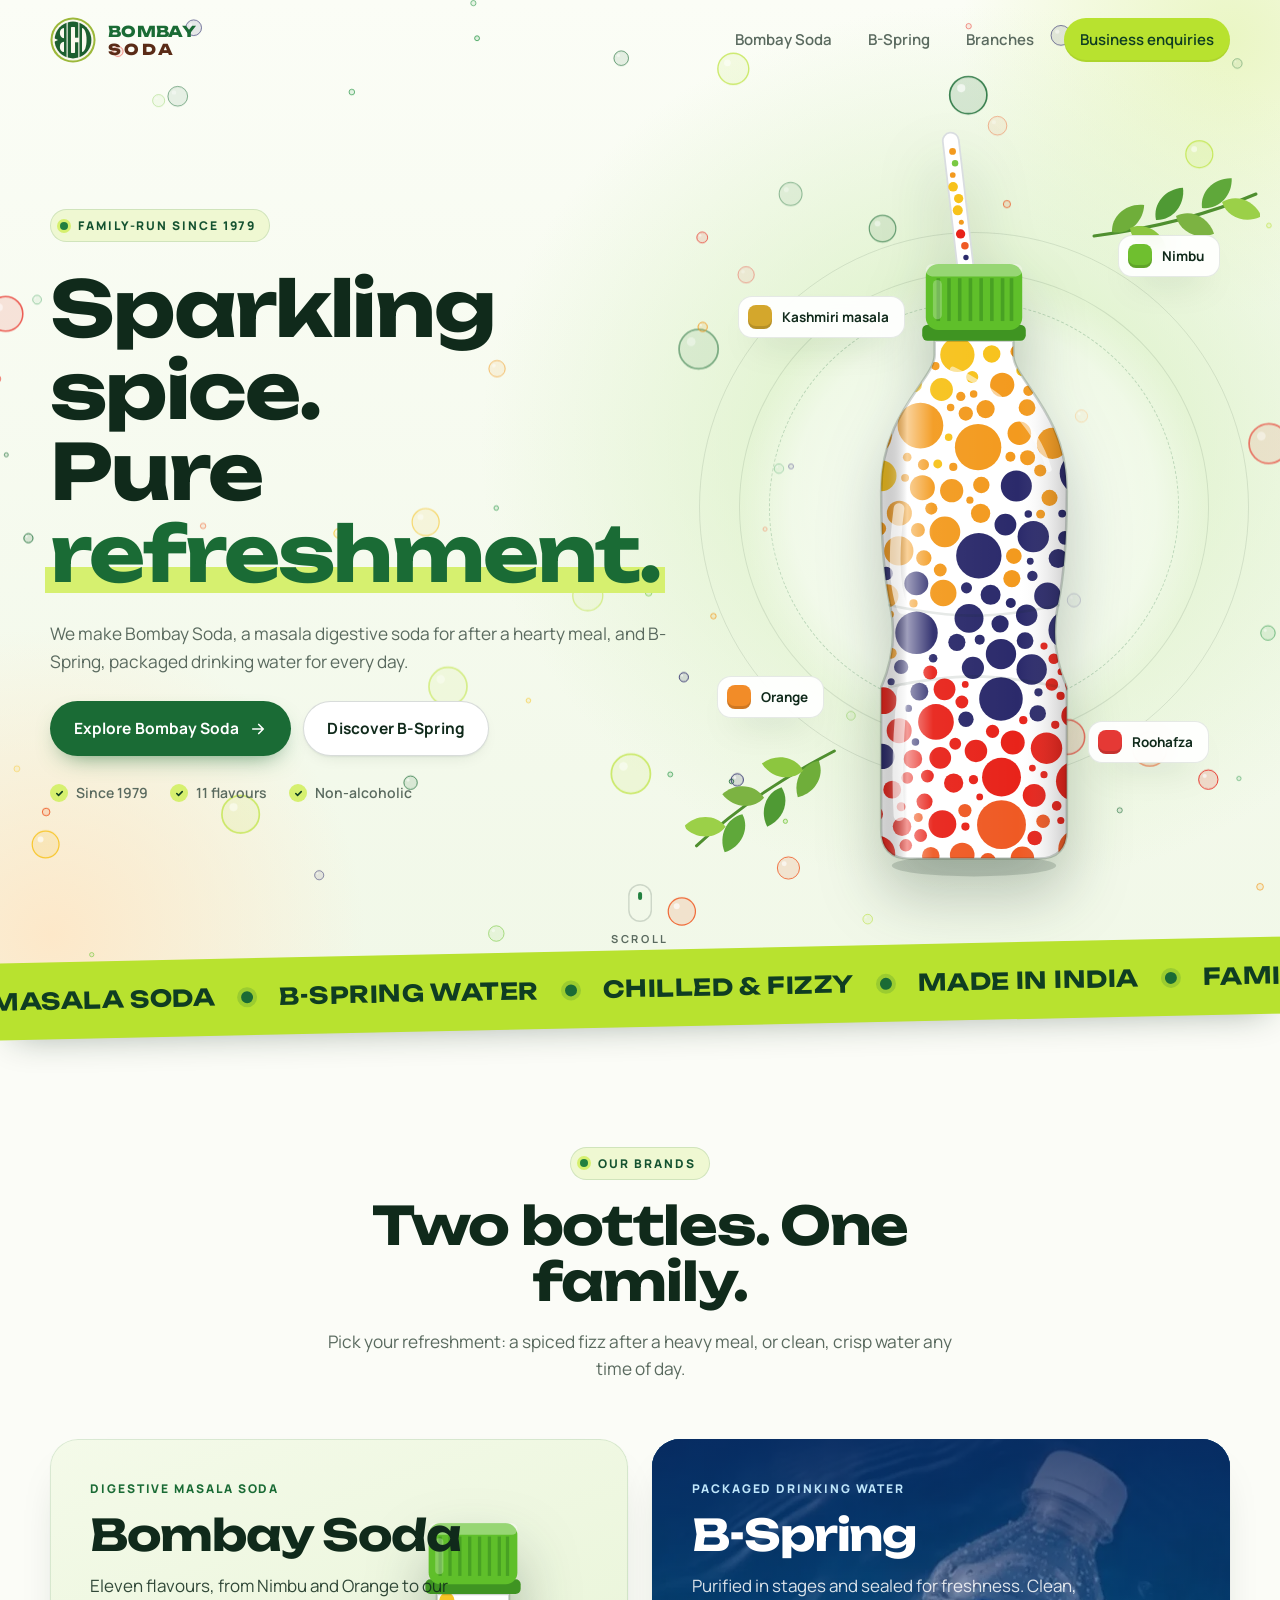
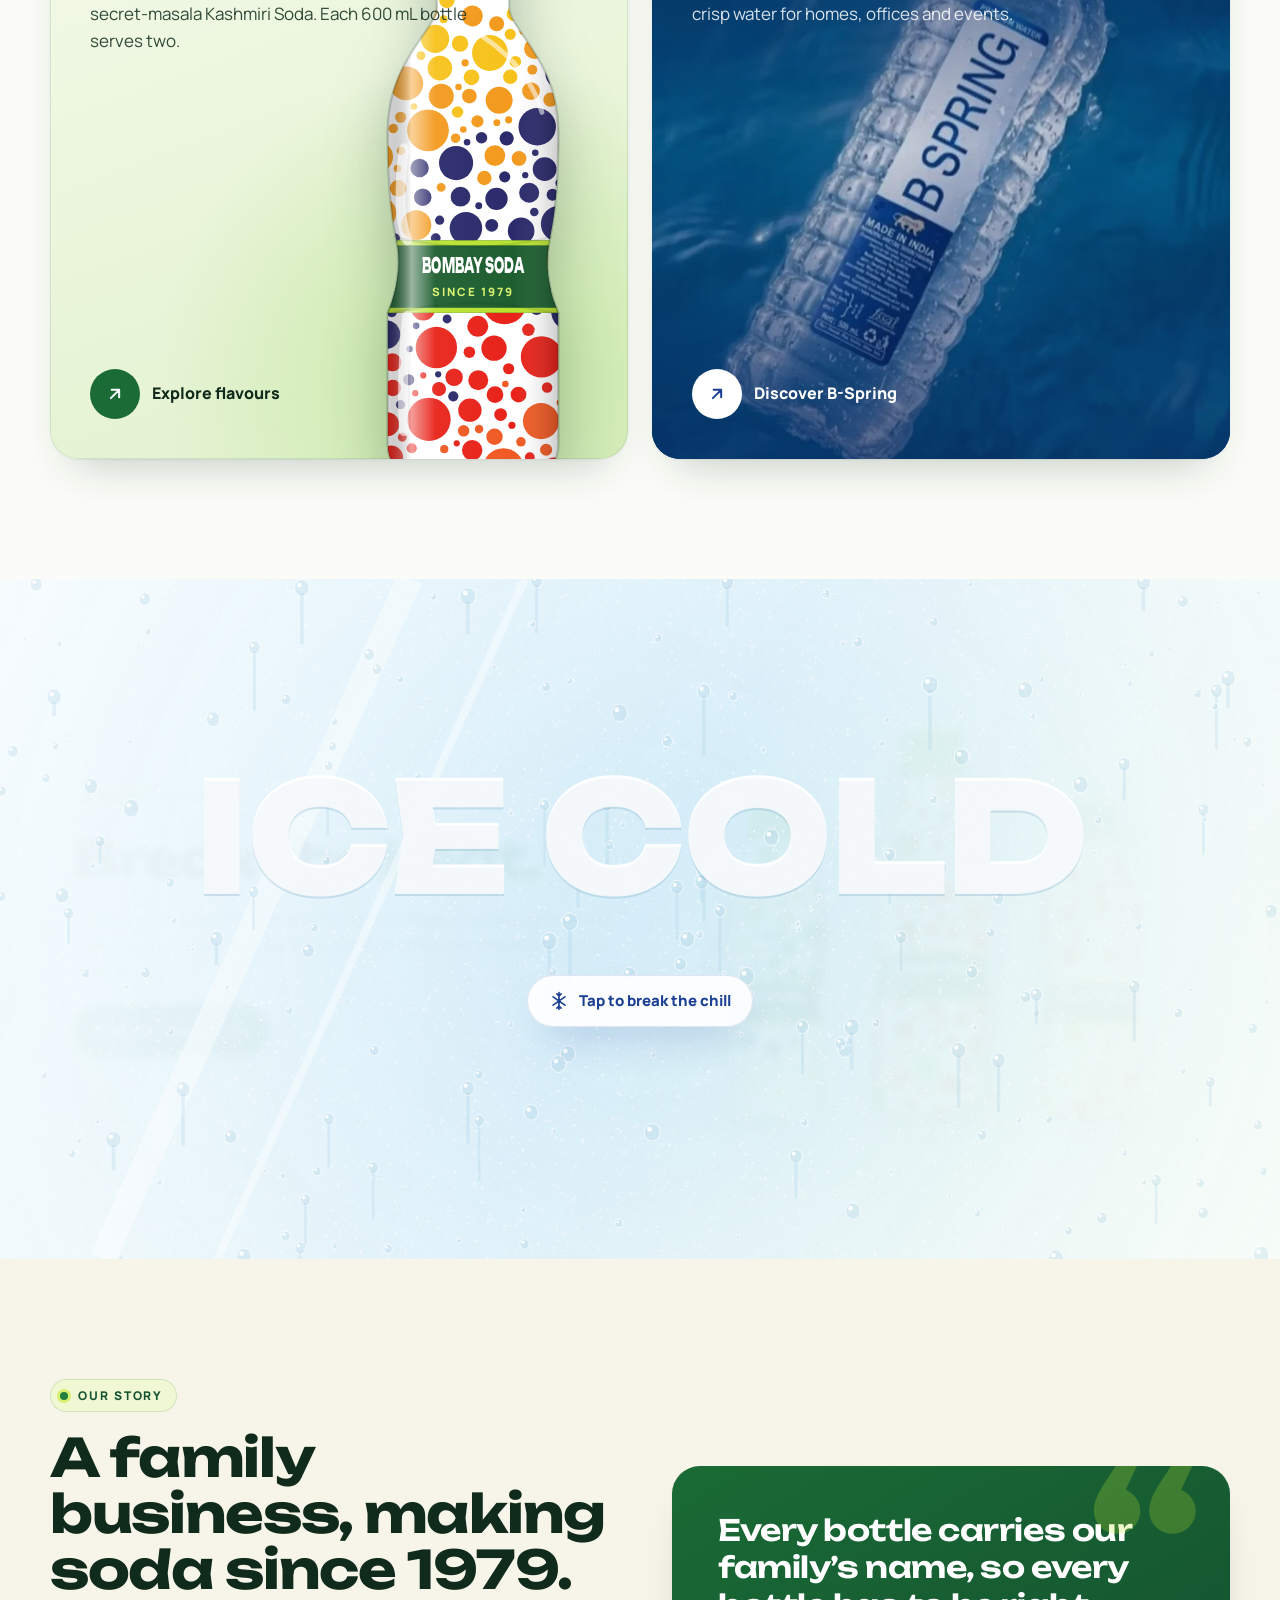
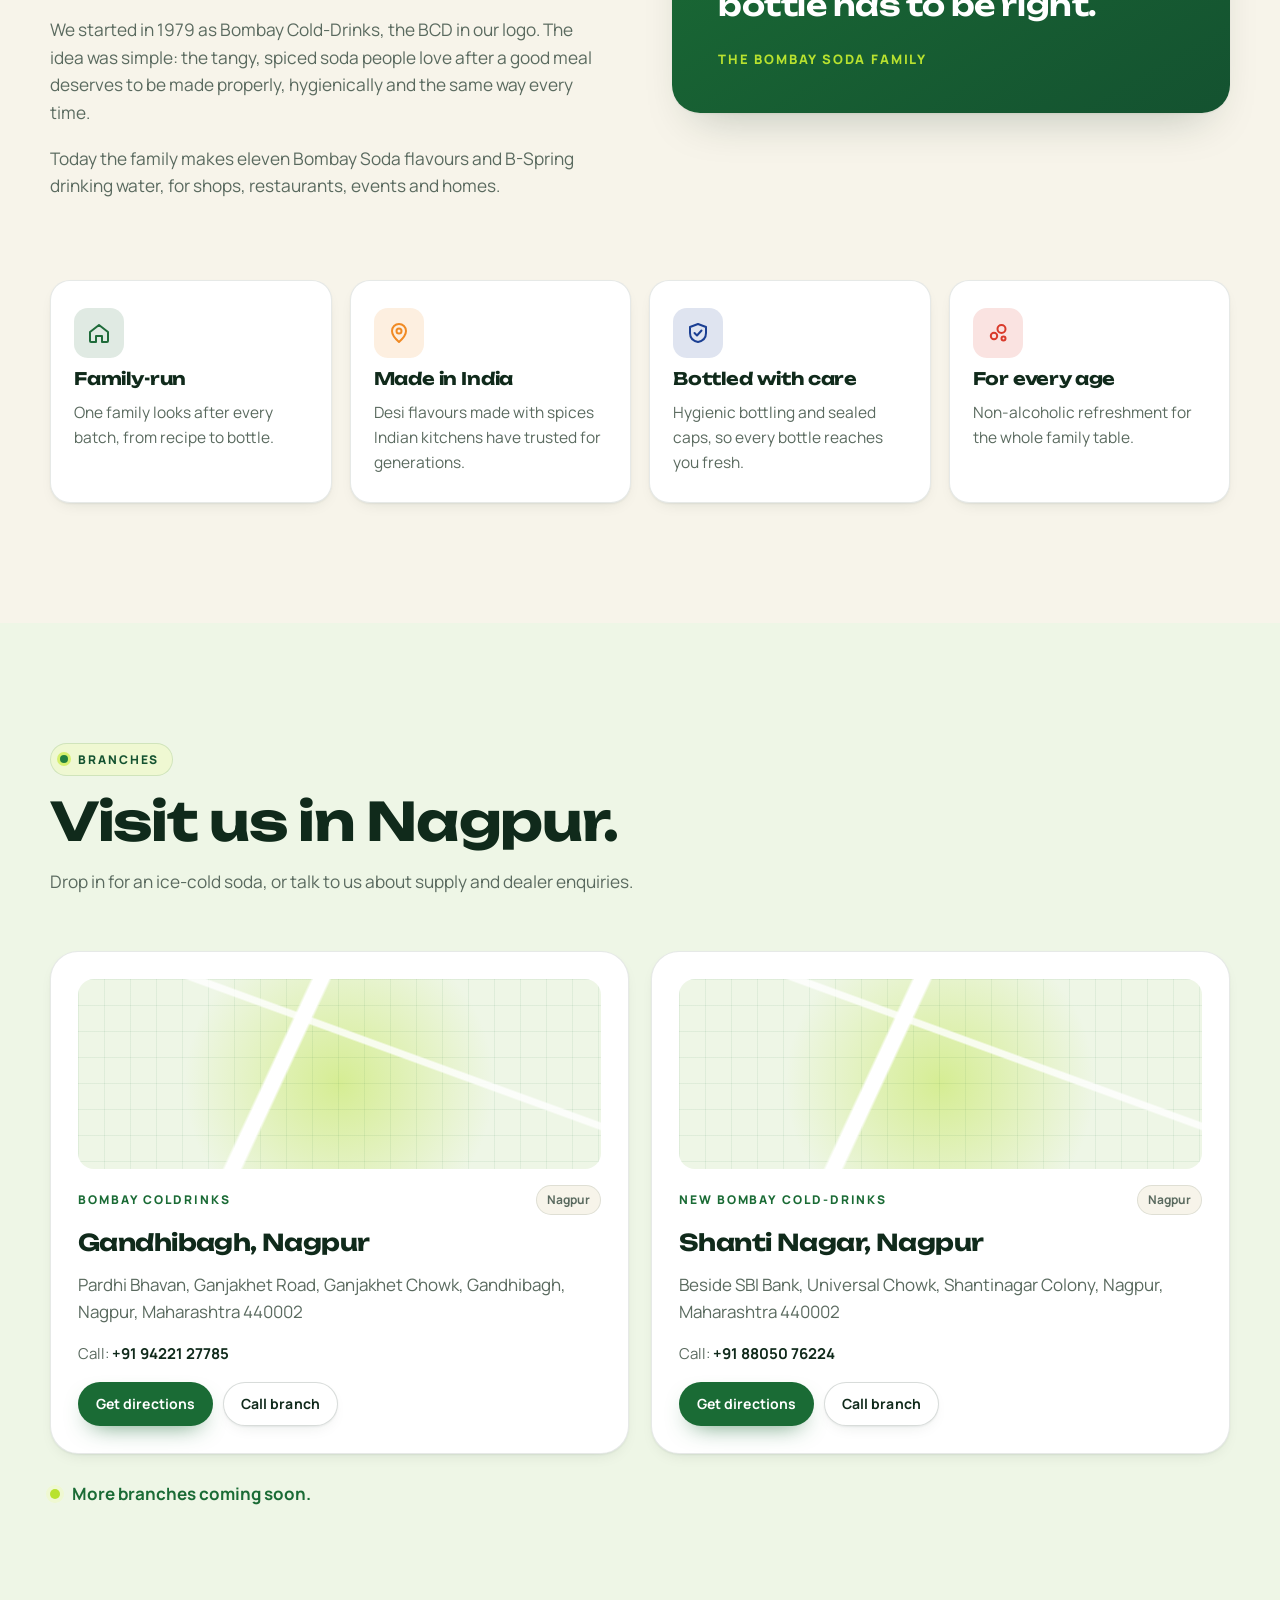
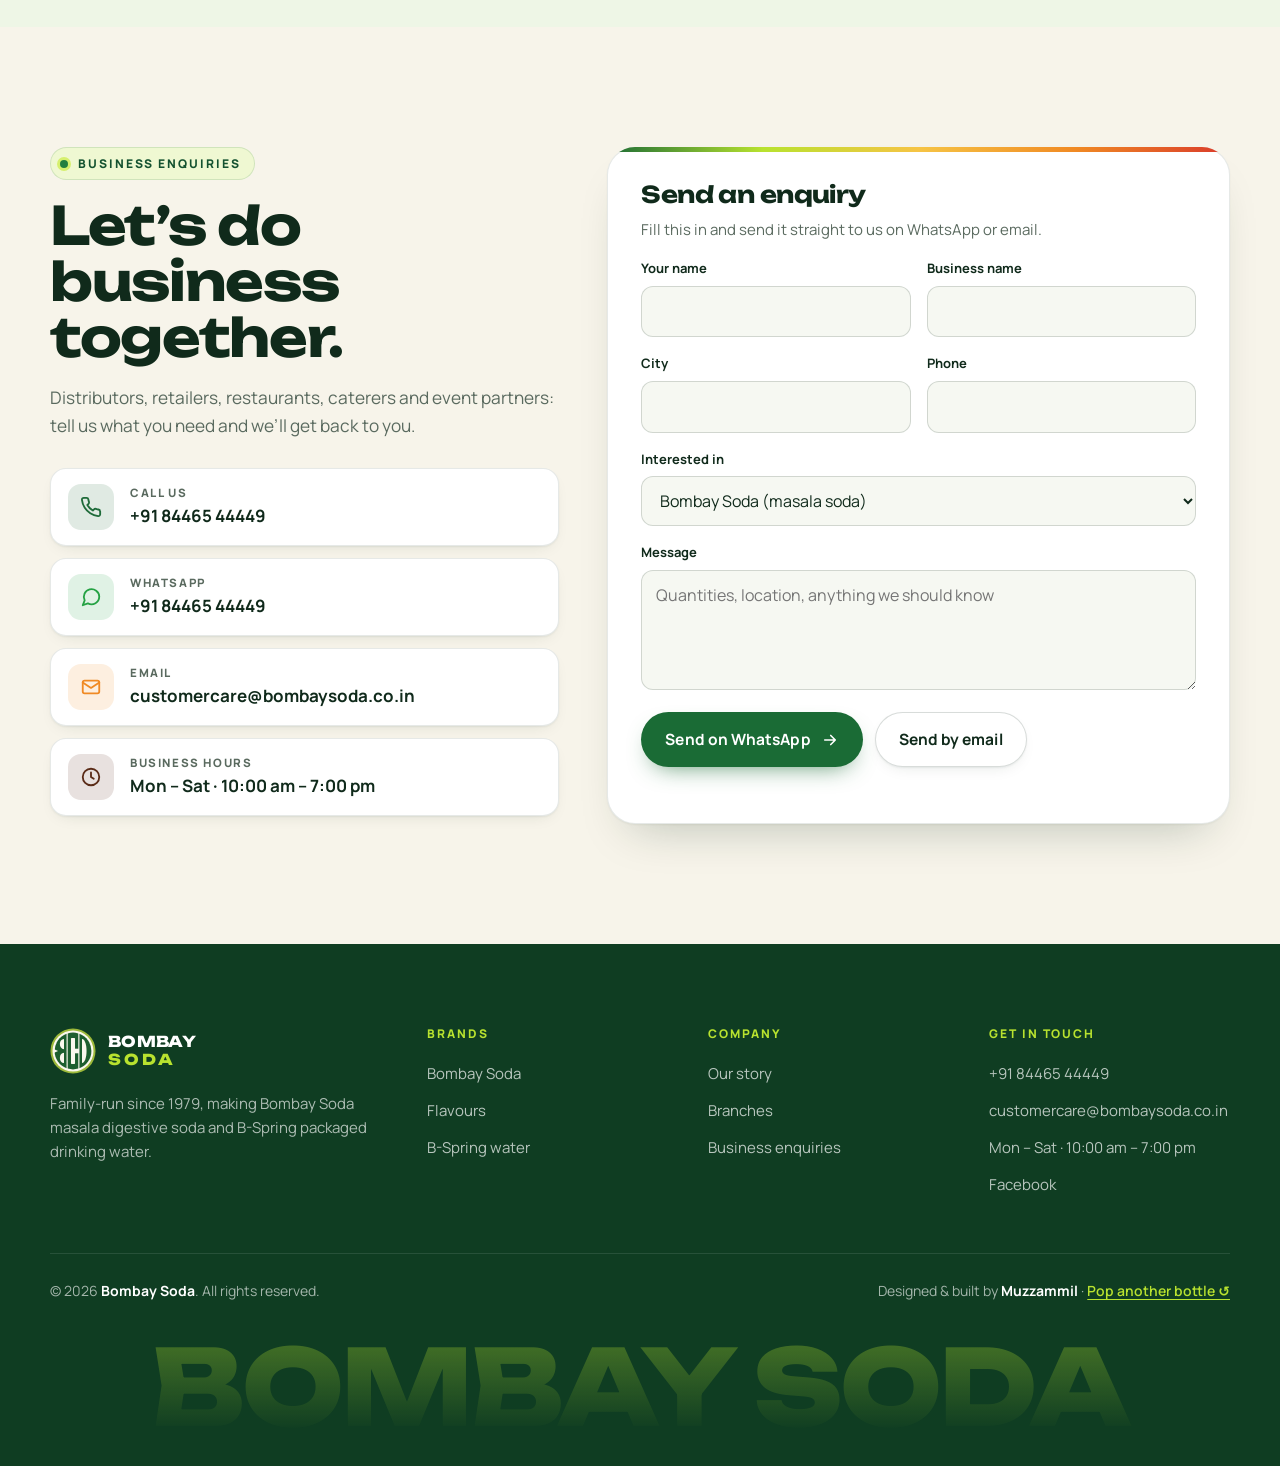
==== commit 3f3f87d9: "Add Nagpur branches with live maps Co-Authored-By: Claude Opus 5.5 <noreply@anthropic.com>" ====
--- a/index.html
+++ b/index.html
@@ -204,31 +204,34 @@
       <div class="container" style="position:relative">
         <div class="section-head">
           <span class="kicker reveal">Branches</span>
-          <h2 class="h2 reveal" style="--delay:.08s">Find Bombay Soda near you.</h2>
-          <p class="lead reveal" style="--delay:.16s">Visit a branch for supply, pick-up and dealer enquiries.</p>
+          <h2 class="h2 reveal" style="--delay:.08s">Visit us in Nagpur.</h2>
+          <p class="lead reveal" style="--delay:.16s">Drop in for an ice-cold soda, or talk to us about supply and dealer enquiries.</p>
         </div>
         <div class="branches">
           <article class="branch reveal" data-branch="0">
             <div class="branch__map" aria-hidden="true"><span class="pin"></span></div>
-            <div class="branch__head"><span class="branch__no" data-b="name">Branch 01</span><span class="badge">Coming soon</span></div>
-            <h3 data-b="city">City to be announced</h3>
-            <address data-b="address">Full address coming soon</address>
+            <div class="branch__head"><span class="branch__no" data-b="name">Bombay Coldrinks</span><span class="badge">Nagpur</span></div>
+            <h3 data-b="city">Gandhibagh, Nagpur</h3>
+            <address data-b="address">Pardhi Bhavan, Ganjakhet Road, Ganjakhet Chowk, Gandhibagh, Nagpur, Maharashtra 440002</address>
+            <p class="branch__phone">Call: <strong data-b="phonetext">+91 94221 27785</strong></p>
             <div class="branch__actions">
-              <a class="btn btn--glass" data-b="maps" href="#" aria-disabled="true">Get directions</a>
-              <a class="btn btn--ghost" data-b="phone" href="#" aria-disabled="true">Call branch</a>
+              <a class="btn btn--primary" data-b="maps" href="#" aria-disabled="true">Get directions</a>
+              <a class="btn btn--glass" data-b="phone" href="#" aria-disabled="true">Call branch</a>
             </div>
           </article>
           <article class="branch reveal" style="--delay:.1s" data-branch="1">
             <div class="branch__map" aria-hidden="true"><span class="pin"></span></div>
-            <div class="branch__head"><span class="branch__no" data-b="name">Branch 02</span><span class="badge">Coming soon</span></div>
-            <h3 data-b="city">City to be announced</h3>
-            <address data-b="address">Full address coming soon</address>
+            <div class="branch__head"><span class="branch__no" data-b="name">New Bombay Cold-Drinks</span><span class="badge">Nagpur</span></div>
+            <h3 data-b="city">Shanti Nagar, Nagpur</h3>
+            <address data-b="address">Beside SBI Bank, Universal Chowk, Shantinagar Colony, Nagpur, Maharashtra 440002</address>
+            <p class="branch__phone">Call: <strong data-b="phonetext">+91 88050 76224</strong></p>
             <div class="branch__actions">
-              <a class="btn btn--glass" data-b="maps" href="#" aria-disabled="true">Get directions</a>
-              <a class="btn btn--ghost" data-b="phone" href="#" aria-disabled="true">Call branch</a>
+              <a class="btn btn--primary" data-b="maps" href="#" aria-disabled="true">Get directions</a>
+              <a class="btn btn--glass" data-b="phone" href="#" aria-disabled="true">Call branch</a>
             </div>
           </article>
         </div>
+        <p class="branches__more reveal"><span></span>More branches coming soon.</p>
       </div>
     </section>
 
--- a/css/style.css
+++ b/css/style.css
@@ -382,6 +382,12 @@
 .branch__no { font-size: 12px; font-weight: 800; letter-spacing: 0.16em; text-transform: uppercase; color: var(--green-700); }
 .badge { padding: 5px 11px; border-radius: 999px; font-size: 12px; font-weight: 700; background: var(--cream); color: var(--muted); box-shadow: inset 0 0 0 1px var(--line); }
 .branch h3 { font-size: 1.45rem; }
+.branch__map iframe { position: absolute; inset: 0; width: 100%; height: 100%; border: 0; z-index: 2; }
+.branch__map.has-map .pin { display: none; }
+.branch__phone { color: var(--muted); font-size: 15px; }
+.branch__phone strong { color: var(--ink); }
+.branches__more { display: flex; align-items: center; gap: 12px; margin-top: 26px; font-weight: 700; color: var(--green-700); }
+.branches__more span { width: 10px; height: 10px; border-radius: 50%; background: var(--lime); box-shadow: 0 0 0 4px var(--lime-soft); animation: pulse 2s ease-in-out infinite; }
 .branch address { font-style: normal; color: var(--muted); }
 .branch__actions { display: flex; flex-wrap: wrap; gap: 10px; }
 .branch__actions .btn { padding: 11px 18px; font-size: 14px; }
